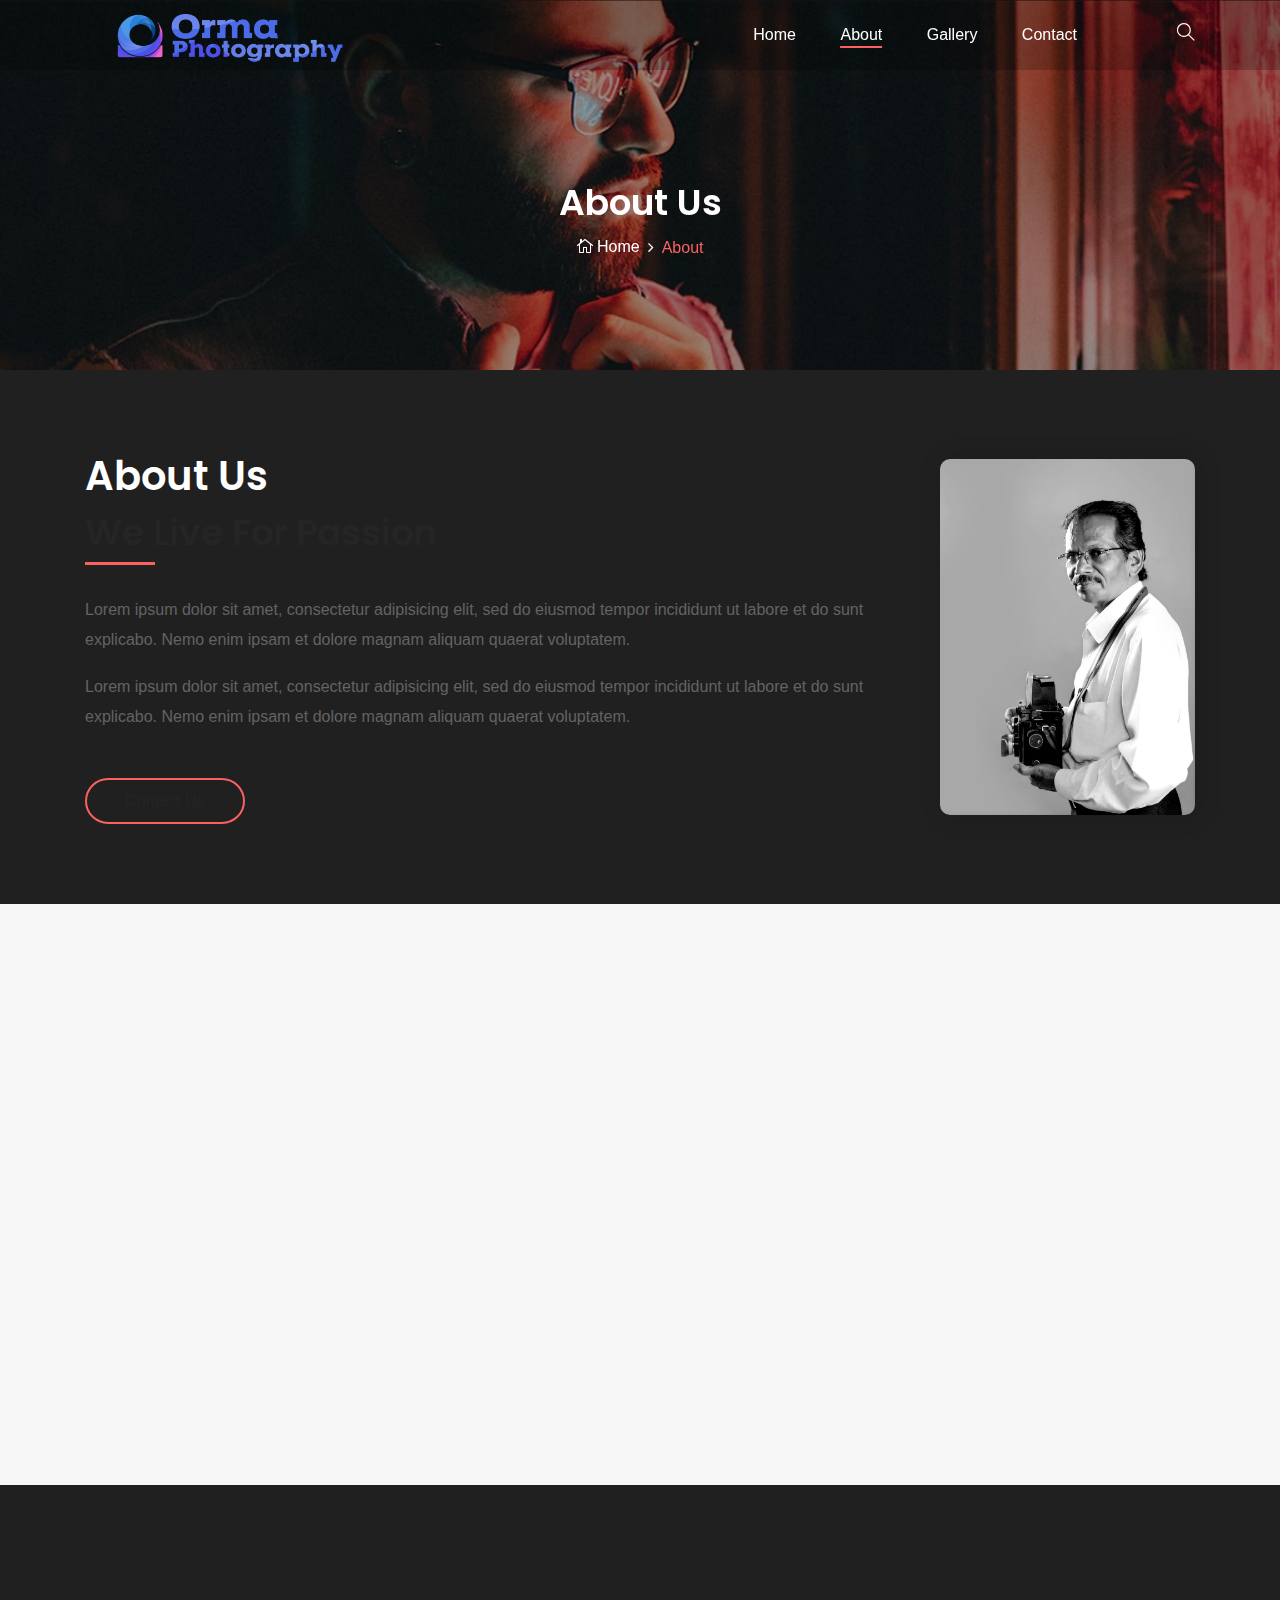
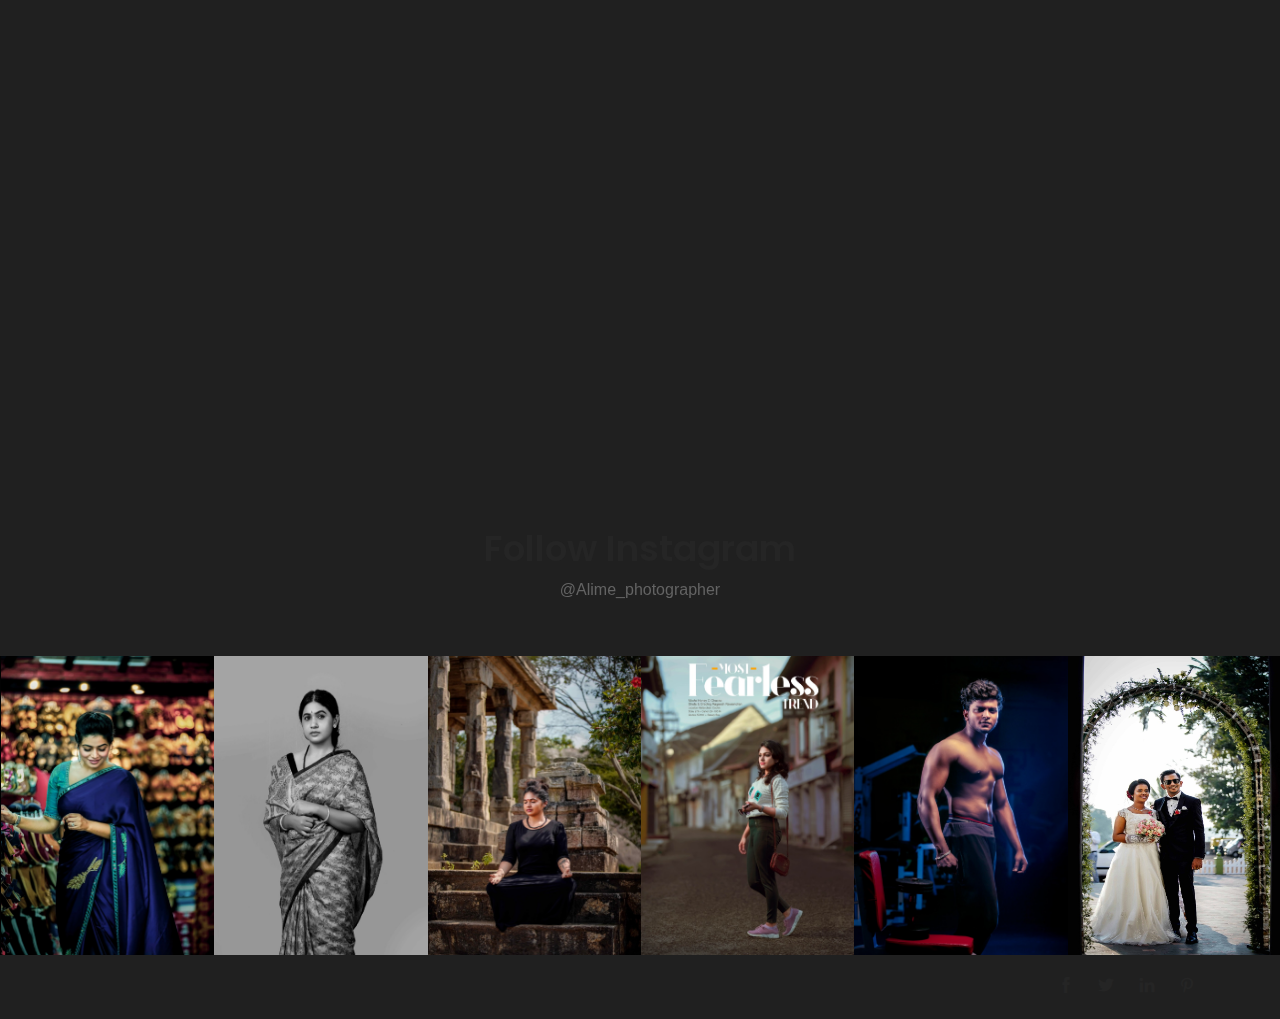
==== about.html @ 6d722ef2 "first commit" ====
<!DOCTYPE html>
<html lang="en">

<head>
    <meta charset="UTF-8">
    <meta name="description" content="">
    <meta http-equiv="X-UA-Compatible" content="IE=edge">
    <meta name="viewport" content="width=device-width, initial-scale=1, shrink-to-fit=no">

    <!-- Title -->
    <title>Orma</title>

    <!-- Favicon -->
    <link rel="icon" href="./img/core-img/">

    <!-- Stylesheet -->
    <link rel="stylesheet" href="style.css">

</head>

<body>
    <!-- Preloader -->
    <div id="preloader">
        <div class="loader"></div>
    </div>
    <!-- /Preloader -->

    <!-- Top Search Form Area -->
    <div class="top-search-area">
        <div class="modal fade" id="searchModal" tabindex="-1" role="dialog" aria-hidden="true">
            <div class="modal-dialog modal-dialog-centered" role="document">
                <div class="modal-content">
                    <div class="modal-body">
                        <!-- Close -->
                        <button type="button" class="btn close-btn" data-dismiss="modal"><i class="ti-close"></i></button>
                        <!-- Form -->
                        <form action="index.html" method="post">
                            <input type="search" name="top-search-bar" class="form-control" placeholder="Search and hit enter...">
                            <button type="submit">Search</button>
                        </form>
                    </div>
                </div>
            </div>
        </div>
    </div>

    <!-- Header Area Start -->
    <header class="header-area">
        <!-- Main Header Start -->
        <div class="main-header-area">
            <div class="classy-nav-container breakpoint-off">
                <div class="container">
                    <!-- Classy Menu -->
                    <nav class="classy-navbar justify-content-between" id="alimeNav">

                        <!-- Logo -->
                        <div class="logo">
                            <a class="nav-brand" href="./index.html"><img src="./img/bg-img/Orma Web.png" style="height: 100px;width: 270px;" alt=""> </a>  
                        </div>
                        <!-- Navbar Toggler -->
                        <div class="classy-navbar-toggler">
                            <span class="navbarToggler"><span></span><span></span><span></span></span>
                        </div>

                        <!-- Menu -->
                        <div class="classy-menu">
                            <!-- Menu Close Button -->
                            <div class="classycloseIcon">
                                <div class="cross-wrap"><span class="top"></span><span class="bottom"></span></div>
                            </div>
                            <!-- Nav Start -->
                            <div class="classynav">
                                <ul id="nav">
                                    <li ><a href="./index.html">Home</a></li>
                                    <li class="active"><a href="./about.html">About</a></li>
                                    <li><a href="./gallery.html">Gallery</a></li>
                                    <!-- <li><a href="./blog.html">Blog</a></li> -->
                                    <li><a href="./contact.html">Contact</a></li>
                                    <script src="https://apps.elfsight.com/p/platform.js" defer></script>
                                    <div style="margin-right: 110px;"  class="elfsight-app-1a7694f8-0f76-4dac-913d-a33b64ca2286"></div>
                                        </ul>
                                    </li>
                                   
                                </ul>


                                <!-- Search Icon -->
                                <div class="search-icon" data-toggle="modal" data-target="#searchModal"><i class="ti-search"></i></div>
                            </div>
                            <!-- Nav End -->
                        </div>
                    </nav>
                </div>
            </div>
        </div>
    </header>
    <!-- Header Area End -->

    <!-- Breadcrumb Area Start -->
    <section class="breadcrumb-area bg-img bg-overlay jarallax" style="background-image: url(img/bg-img/38.jpg);">
        <div class="container h-100">
            <div class="row h-100 align-items-center">
                <div class="col-12">
                    <div class="breadcrumb-content text-center">
                        <h2 class="page-title">About Us</h2>
                        <nav aria-label="breadcrumb">
                            <ol class="breadcrumb justify-content-center">
                                <li class="breadcrumb-item"><a href="index.html"><i class="icon_house_alt"></i> Home</a></li>
                                <li class="breadcrumb-item active" aria-current="page">About</li>
                            </ol>
                        </nav>
                    </div>
                </div>
            </div>
        </div>
    </section>
    <!-- Breadcrumb Area End -->
     
    <div class="col-lg-12">
       
    </div>
    <!-- About Us Area Start -->
    <div class="about-us-area section-padding-80-0 clearfix">
        <div class="container">
            <div class="row align-items-center">
                
                <div class="col-12 col-lg-9">
                    <h1 style="color: white;">About Us</h1>
                    <div class="about-us-content mb-80">
                        <h3 class="wow fadeInUp" data-wow-delay="100ms">We Live For Passion</h3>
                        <div class="line wow fadeInUp" data-wow-delay="200ms"></div>
                        <p class="wow fadeInUp" data-wow-delay="300ms">Lorem ipsum dolor sit amet, consectetur adipisicing elit, sed do eiusmod tempor incididunt ut labore et do sunt explicabo. Nemo enim ipsam et dolore magnam aliquam quaerat voluptatem.</p>
                        <p class="wow fadeInUp" data-wow-delay="400ms">Lorem ipsum dolor sit amet, consectetur adipisicing elit, sed do eiusmod tempor incididunt ut labore et do sunt explicabo. Nemo enim ipsam et dolore magnam aliquam quaerat voluptatem.</p>
                        <a class="btn alime-btn btn-2 mt-30 wow fadeInUp" data-wow-delay="500ms" href="https://api.whatsapp.com/send?phone=918848964489">Contact Us</a>
                    </div>
                </div>
                
                <div class="col-12 col-lg-3">        
                    <div class="about-video-area mb-80 wow fadeInUp" data-wow-delay="100ms">
                        <img src="img/bg-img/b&w.jpeg" alt="">
                        <!-- <div class="video-icon">
                            <a href="https://www.youtube.com/watch?v=sSakBz_eYzQ" class="video-play-btn"><i class="arrow_triangle-right"></i></a>
                        </div> -->
                    </div>
                </div>
            </div>
        </div>
    </div>
    <!-- About Us Area End -->

    <!-- Why Choose Us Area Start -->
    <section class="why-choose-us-area bg-gray section-padding-80-0 clearfix">
        <div class="container">
            <div class="row">
                <div class="col-12">
                    <div class="section-heading text-center wow fadeInUp" data-wow-delay="100ms">
                        <h2>Why Choose Us</h2>
                    </div>
                </div>
            </div>

            <div class="row">
                <!-- Single Why Choose Area -->
                <div class="col-md-6 col-lg-4">
                    <div class="why-choose-us-content text-center mb-80 wow fadeInUp" data-wow-delay="100ms">
                        <div class="chosse-us-icon">
                            <i class="fa fa-film" aria-hidden="true"></i>
                        </div>
                        <h4>High Quality Images</h4>
                        <p>Lorem ipsum dolor sit amet, consectetur isicing elit, sed do eiusmod tempor incididunt ut labore et dolore magna aliqua. Ut elit, sed do eiusmod te</p>
                    </div>
                </div>

                <!-- Single Why Choose Area -->
                <div class="col-md-6 col-lg-4">
                    <div class="why-choose-us-content text-center mb-80 wow fadeInUp" data-wow-delay="300ms">
                        <div class="chosse-us-icon">
                            <i class="fa fa-pencil" aria-hidden="true"></i>
                        </div>
                        <h4>Abundant Experience</h4>
                        <p>Lorem ipsum dolor sit amet, consectetur isicing elit, sed do eiusmod tempor incididunt ut labore et dolore magna aliqua. Ut elit, sed do eiusmod te</p>
                    </div>
                </div>

                <!-- Single Why Choose Area -->
                <div class="col-md-6 col-lg-4">
                    <div class="why-choose-us-content text-center mb-80 wow fadeInUp" data-wow-delay="500ms">
                        <div class="chosse-us-icon">
                            <i class="fa fa-camera" aria-hidden="true"></i>
                        </div>
                        <h4>Modern Equipments</h4>
                        <p>Lorem ipsum dolor sit amet, consectetur isicing elit, sed do eiusmod tempor incididunt ut labore et dolore magna aliqua. Ut elit, sed do eiusmod te</p>
                    </div>
                </div>
            </div>
        </div>
    </section>
    <!-- Why Choose  us Area End -->

    <!-- Our Team Area Start -->
    <section class="our-team-area section-padding-80-50">
        <div class="container">
            <div class="row">
                <div class="col-12">
                    <div class="section-heading text-center wow fadeInUp" data-wow-delay="100ms">
                        <h2>Our Team</h2>
                    </div>
                </div>
            </div>

            <div class="row">
                <!-- Team Member Area -->
                <div class="col-md-6 col-12">
                    <div class="team-content-area text-center mb-30 wow fadeInUp" data-wow-delay="100ms">
                        <div class="member-thumb">
                            <img src="img/bg-img/19.jpg" alt="">
                        </div>
                        <h5>Andrew Dean</h5>
                        <span>Photographer</span>
                        <div class="member-social-info">
                            <a href="#"><i class="ti-facebook"></i></a>
                            <a href="#"><i class="ti-twitter-alt"></i></a>
                            <a href="#"><i class="ti-linkedin"></i></a>
                            <a href="#"><i class="ti-pinterest"></i></a>
                        </div>
                    </div>
                </div>
               

                <!-- Team Member Area -->
                <div class="col-md-6 col-12">
                    <div class="team-content-area text-center mb-30 wow fadeInUp" data-wow-delay="100ms">
                        <div class="member-thumb">
                            <img src="img/bg-img/19.jpg" alt="">
                        </div>
                        <h5>Andrew Dean</h5>
                        <span>Photographer</span>
                        <div class="member-social-info">
                            <a href="#"><i class="ti-facebook"></i></a>
                            <a href="#"><i class="ti-twitter-alt"></i></a>
                            <a href="#"><i class="ti-linkedin"></i></a>
                            <a href="#"><i class="ti-pinterest"></i></a>
                        </div>
                    </div>
                </div>
            </div>
        </div>
    </section>
    <!-- Our Team Area End -->

    <!-- Follow Area Start -->
    <div class="follow-area clearfix">
        <div class="container">
            <div class="row">
                <div class="col-12">
                    <div class="section-heading text-center">
                        <h2>Follow Instagram</h2>
                        <p>@Alime_photographer</p>
                    </div>
                </div>
            </div>
        </div>

       <!-- Instagram Feed Area -->
       <div class="instragram-feed-area owl-carousel" >
        <!-- Single Instagram Item -->
        <div class="single-instagram-item">
            <img style="height: 299px;" src="img/bg-img/cel16.jpeg" alt="">
            <div class="instagram-hover-content text-center d-flex align-items-center justify-content-center">
                <a href="#">
                    <i class="ti-instagram" aria-hidden="true"></i>
                    <span>@Orma</span>
                </a>
            </div>
        </div>
        <!-- Single Instagram Item -->
        <div class="single-instagram-item">
            <img style="height: 299px;" src="img/bg-img/fsh18.jpeg" alt="">
            <div class="instagram-hover-content text-center d-flex align-items-center justify-content-center">
                <a href="#">
                    <i class="ti-instagram" aria-hidden="true"></i>
                    <span>@Orma</span>
                </a>
            </div>
        </div>
        <!-- Single Instagram Item -->
        <div class="single-instagram-item">
            <img style="height: 299px;" src="img/bg-img/fsh26.jpeg" alt="">
            <div class="instagram-hover-content text-center d-flex align-items-center justify-content-center">
                <a href="#">
                    <i class="ti-instagram" aria-hidden="true"></i>
                    <span>@Orma</span>
                </a>
            </div>
        </div>
        <!-- Single Instagram Item -->
        <div class="single-instagram-item">
            <img style="height: 299px;" src="img/bg-img/fsh15.jpeg" alt="">
            <div class="instagram-hover-content text-center d-flex align-items-center justify-content-center">
                <a href="#">
                    <i class="ti-instagram" aria-hidden="true"></i>
                    <span>@Orma</span>
                </a>
            </div>
        </div>
        <!-- Single Instagram Item -->
        <div class="single-instagram-item">
            <img style="height: 299px;" src="img/bg-img/gym3.jpeg" alt="">
            <div class="instagram-hover-content text-center d-flex align-items-center justify-content-center">
                <a href="#">
                    <i class="ti-instagram" aria-hidden="true"></i>
                    <span>@Orma</span>
                </a>
            </div>
        </div>
        <!-- Single Instagram Item -->
        <div class="single-instagram-item">
            <img style="height: 299px;" src="img/bg-img/wed30.jpeg" alt="">
            <div class="instagram-hover-content text-center d-flex align-items-center justify-content-center">
                <a href="#">
                    <i class="ti-instagram" aria-hidden="true"></i>
                    <span>@Orma</span>
                </a>
            </div>
        </div>
    </div>
</section>
<!-- Follow Area End -->

    <!-- Footer Area Start -->
    <footer class="footer-area">
        <div class="container">
            <div class="row">
                <div class="col-12">
                    <div class="footer-content d-flex align-items-center justify-content-between">
                        <!-- Copywrite Text -->
                        <div class="copywrite-text">
                            <p><!-- Link back to Colorlib can't be removed. Template is licensed under CC BY 3.0. -->
<!-- Copyright &copy;<script>document.write(new Date().getFullYear());</script> All rights reserved | This template is made with <i class="fa fa-heart-o" aria-hidden="true"></i> by <a href="https://colorlib.com" target="_blank">Colorlib</a> -->
<!-- Link back to Colorlib can't be removed. Template is licensed under CC BY 3.0. --></p>
                        </div>
                        <!-- Footer Logo -->
                        <div class="footer-logo">
                            <a href="#"><img src="img/core-img/" alt=""></a>
                        </div>
                        <!-- Social Info -->
                        <div class="social-info">
                            <a href="#"><i class="ti-facebook" aria-hidden="true"></i></a>
                            <a href="#"><i class="ti-twitter-alt" aria-hidden="true"></i></a>
                            <a href="#"><i class="ti-linkedin" aria-hidden="true"></i></a>
                            <a href="#"><i class="ti-pinterest" aria-hidden="true"></i></a>
                        </div>
                    </div>
                </div>
            </div>
        </div>
    </footer>
    <!-- Footer Area End -->

    <!-- **** All JS Files ***** -->
    <!-- jQuery 2.2.4 -->
    <script src="js/jquery.min.js"></script>
    <!-- Popper -->
    <script src="js/popper.min.js"></script>
    <!-- Bootstrap -->
    <script src="js/bootstrap.min.js"></script>
    <!-- All Plugins -->
    <script src="js/alime.bundle.js"></script>
    <!-- Active -->
    <script src="js/default-assets/active.js"></script>

</body>

</html>
---- style.css ----
/* ------------------------------------------
[Master Stylesheet]

Template Name: Alime - Photography HTML Template
Template Author: Colorlib
Template Author URL: http://colorlib.com
Version: 1.0.0
Last Update: Feb 22, 2019


[Tables of CSS Content]

+ body

    - 01.0 Reboot CSS
    - 02.0 Spacing CSS
    - 03.0 Preloader CSS
    - 04.0 Heading CSS
    - 05.0 Backtotop CSS
    - 06.0 Buttons CSS
    - 07.0 Header CSS
    - 08.0 Hero CSS
    - 09.0 Footer CSS
    - 10.0 Follow CSS
    - 11.0 About CSS
    - 12.0 Breadcrumb CSS
    - 13.0 Blog CSS
    - 14.0 Team CSS
    - 15.0 Gallery CSS
    - 16.0 Contact CSS

--------------------------------------------- */
/* Import Fonts & All CSS */
@import url("https://fonts.googleapis.com/css?family=Poppins:100,200,300,400,500,600,700");
@import url(css/bootstrap.min.css);
@import url(css/animate.css);
@import url(css/default-assets/classy-nav.css);
@import url(css/owl.carousel.min.css);
@import url(css/magnific-popup.css);
@import url(css/font-awesome.min.css);
@import url(css/default-assets/themify-icons.css);
@import url(css/style.css);
/* :: 01.0 Reboot CSS */
* {
  margin: 0;
  padding: 0; }

body {
  font-family: "Poppins", sans-serif;
  font-weight: 400;
  font-size: 16px;
  position: relative;
  z-index: auto; }

h1,
h2,
h3,
h4,
h5,
h6 {
  font-family: "Poppins", sans-serif;
  color: #252525;
  line-height: 1.3;
  font-weight: 600; }

a,
a:active,
a:focus,
a:hover {
  color: #252525;
  text-decoration: none;
  -webkit-transition-duration: 500ms;
  -o-transition-duration: 500ms;
  transition-duration: 500ms;
  outline: none;
  font-weight: 500; }

li {
  list-style: none; }

p {
  line-height: 1.9;
  color: #636363;
  font-size: 16px;
  font-weight: 400; }

img {
  width: 100%;
  height: auto; }

ul {
  margin: 0;
  padding: 0; }
  ul li {
    margin: 0;
    padding: 0; }

.bg-overlay {
  position: relative;
  z-index: 1; }
  .bg-overlay::after {
    position: absolute;
    content: "";
    height: 100%;
    width: 100%;
    top: 0;
    left: 0;
    z-index: -1;
    background-color: rgba(0, 0, 0, 0.4); }

.bg-img {
  background-position: center center !important;
  background-size: cover !important;
  background-repeat: no-repeat !important; }

.jarallax {
  position: relative;
  z-index: 0; }
  .jarallax > .jarallax-img {
    position: absolute;
    object-fit: cover;
    font-family: 'object-fit: cover';
    top: 0;
    left: 0;
    width: 100%;
    height: 100%;
    z-index: -1; }

.mfp-image-holder .mfp-close,
.mfp-iframe-holder .mfp-close {
  position: fixed;
  z-index: 100;
  color: #ffffff;
  right: 20px;
  text-align: center;
  padding-right: 0;
  width: 100%;
  top: 20px;
  width: 30px;
  background: #fc6060;
  height: 30px;
  line-height: 30px; }

img.mfp-img {
  -webkit-box-shadow: 0 2px 40px 8px rgba(15, 15, 15, 0.15);
  box-shadow: 0 2px 40px 8px rgba(15, 15, 15, 0.15); }

button.mfp-close,
button.mfp-arrow {
  background: #fc6060; }

.mfp-bottom-bar {
  display: none !important; }

.mfp-bg {
  background-color: #000000; }

.bg-transparent {
  background-color: transparent !important; }

.bg-gray {
  background-color: #f7f7f7 !important; }

textarea:focus,
input:focus {
  outline: none; }

textarea:invalid,
input:invalid,
textarea:required,
input:required {
  box-shadow: none !important; }

.border {
  border-color: #ebebeb; }

.mfp-arrow-left::after {
  border-right-color: transparent; }

.mfp-arrow-left::before {
  border-right-color: #ffffff; }

.mfp-arrow-right::after {
  border-left-color: transparent; }

.mfp-arrow-right::before {
  border-left-color: #ffffff; }

/* :: 02.0 Spacing CSS */
.mt-15 {
  margin-top: 15px; }

.mt-30 {
  margin-top: 30px; }

.mt-40 {
  margin-top: 40px; }

.mt-50 {
  margin-top: 50px; }

.mt-70 {
  margin-top: 70px; }

.mt-80 {
  margin-top: 80px; }

.mt-100 {
  margin-top: 100px; }

.mt-150 {
  margin-top: 150px; }

.mr-15 {
  margin-right: 15px; }

.mr-30 {
  margin-right: 30px; }

.mr-50 {
  margin-right: 50px; }

.mr-100 {
  margin-right: 100px; }

.mb-10 {
  margin-bottom: 10px; }

.mb-15 {
  margin-bottom: 15px; }

.mb-30 {
  margin-bottom: 30px; }

.mb-40 {
  margin-bottom: 40px; }

.mb-50 {
  margin-bottom: 50px; }

.mb-60 {
  margin-bottom: 60px; }

.mb-70 {
  margin-bottom: 70px; }

.mb-80 {
  margin-bottom: 80px; }

.mb-100 {
  margin-bottom: 100px; }

.ml-15 {
  margin-left: 15px; }

.ml-30 {
  margin-left: 30px; }

.ml-50 {
  margin-left: 50px; }

.ml-100 {
  margin-left: 100px; }

.pt-50 {
  padding-top: 50px !important; }

.section-padding-80 {
  padding-top: 80px;
  padding-bottom: 80px; }

.section-padding-0-80 {
  padding-top: 0;
  padding-bottom: 80px; }

.section-padding-80-0 {
  padding-top: 80px;
  padding-bottom: 0; }

.section-padding-80-50 {
  padding-top: 80px;
  padding-bottom: 50px; }

.section-padding-100 {
  padding-top: 100px;
  padding-bottom: 100px; }

.section-padding-0-100 {
  padding-top: 0;
  padding-bottom: 100px; }

.section-padding-100-0 {
  padding-top: 100px;
  padding-bottom: 0; }

/* :: 3.0 Preloader CSS */
#preloader {
  position: fixed;
  width: 100%;
  height: 100%;
  z-index: 9999999;
  top: 0;
  left: 0;
  background-color: #ffffff;
  display: -webkit-box;
  display: -ms-flexbox;
  display: flex;
  -webkit-box-align: center;
  -ms-flex-align: center;
  align-items: center;
  -webkit-box-pack: center;
  -ms-flex-pack: center;
  justify-content: center;
  overflow: hidden; }

.loader,
.loader:before,
.loader:after {
  border-radius: 50%;
  width: 2.5em;
  height: 2.5em;
  -webkit-animation-fill-mode: both;
  animation-fill-mode: both;
  -webkit-animation: load7 1.8s infinite ease-in-out;
  animation: load7 1.8s infinite ease-in-out; }

.loader {
  margin-top: -20px;
  color: #fc6060;
  font-size: 6px;
  position: relative;
  -webkit-transform: translateZ(0);
  -ms-transform: translateZ(0);
  transform: translateZ(0);
  -webkit-animation-delay: -0.16s;
  animation-delay: -0.16s; }

.loader:before,
.loader:after {
  content: '';
  position: absolute;
  top: 0; }

.loader:before {
  left: -3.5em;
  -webkit-animation-delay: -0.32s;
  animation-delay: -0.32s; }

.loader:after {
  left: 3.5em; }

@-webkit-keyframes load7 {
  0%,
    80%,
    100% {
    box-shadow: 0 2.5em 0 -1.3em; }
  40% {
    box-shadow: 0 2.5em 0 0; } }
@keyframes load7 {
  0%,
    80%,
    100% {
    box-shadow: 0 2.5em 0 -1.3em; }
  40% {
    box-shadow: 0 2.5em 0 0; } }
/* :: 4.0 Heading CSS */
.section-heading {
  position: relative;
  z-index: 1;
  margin-bottom: 50px; }
  .section-heading h2 {
    font-size: 36px;
    text-transform: capitalize;
    margin-bottom: 5px;
    display: block;
    line-height: 1.2; }
    @media only screen and (max-width: 767px) {
      .section-heading h2 {
        font-size: 24px; } }
  .section-heading p {
    margin-bottom: 0; }
  .section-heading.white p,
  .section-heading.white h2 {
    color: #ffffff; }

/* :: 5.0 Backtotop CSS */
#scrollUp {
  position: fixed;
  right: 40px;
  font-size: 20px;
  line-height: 40px;
  width: 40px;
  height: 40px;
  bottom: 40px;
  background-color: #fc6060;
  color: #ffffff;
  text-align: center;
  -webkit-transition-duration: 500ms;
  -o-transition-duration: 500ms;
  transition-duration: 500ms;
  border-radius: 50%;
  -webkit-box-shadow: 0 2px 40px 8px rgba(15, 15, 15, 0.15);
  box-shadow: 0 2px 40px 8px rgba(15, 15, 15, 0.15);
  z-index: 15962536; }
  @media only screen and (max-width: 767px) {
    #scrollUp {
      right: 20px;
      bottom: 20px; } }
  #scrollUp:focus, #scrollUp:hover {
    background-color: #000000;
    color: #ffffff; }

/* :: 6.0 Buttons CSS */
.btn:focus {
  box-shadow: none; }

.alime-btn {
  position: relative;
  z-index: 1;
  min-width: 160px;
  height: 46px;
  line-height: 42px;
  font-size: 16px;
  font-weight: 500;
  display: inline-block;
  padding: 0 30px;
  text-align: center;
  text-transform: capitalize;
  background-color: transparent;
  color: #ffffff;
  border: 2px solid #fc6060;
  border-radius: 60px;
  -webkit-transition-duration: 500ms;
  -o-transition-duration: 500ms;
  transition-duration: 500ms; }
  .alime-btn.btn-2 {
    color: #252525; }
  .alime-btn:focus, .alime-btn:hover {
    font-weight: 500;
    -webkit-box-shadow: 0 2px 40px 8px rgba(15, 15, 15, 0.15);
    box-shadow: 0 2px 40px 8px rgba(15, 15, 15, 0.15);
    background-color: #fc6060;
    color: #ffffff; }

.badges-btn {
  background-color: #ebebeb;
  padding: 5px 15px;
  display: inline-block;
  color: #636363;
  font-size: 12px;
  font-weight: 500;
  text-transform: uppercase;
  border-radius: 2px;
  -webkit-transition-duration: 500ms;
  -o-transition-duration: 500ms;
  transition-duration: 500ms;
  letter-spacing: 1px; }
  .badges-btn:hover, .badges-btn:focus {
    background-color: #fc6060;
    color: #ffffff;
    font-weight: 500; }

/* :: 7.0 Header CSS */
.header-area {
  position: fixed;
  z-index: 100;
  width: 100%;
  -webkit-transition-duration: 500ms;
  -o-transition-duration: 500ms;
  transition-duration: 500ms;
  background-color: transparent; }
  .header-area .search-icon {
    position: relative;
    z-index: 1;
    margin-left: 80px; }
    .header-area .search-icon i {
      font-size: 18px;
      color: #ffffff;
      cursor: pointer; }

.top-search-area .modal {
  background-color: rgba(0, 0, 0, 0.7); }
.top-search-area .modal-content .modal-body {
  padding: 50px; }
  .top-search-area .modal-content .modal-body button.close-btn {
    position: absolute;
    top: 15px;
    right: 15px;
    z-index: 10;
    font-size: 14px; }
    .top-search-area .modal-content .modal-body button.close-btn.btn {
      padding: 0;
      background-color: transparent; }
.top-search-area form {
  width: 100%;
  position: relative;
  z-index: 1; }
  .top-search-area form input {
    width: 100%;
    height: 50px;
    border: none;
    -webkit-box-shadow: 0 0 30px 15px rgba(0, 0, 0, 0.08);
    box-shadow: 0 0 30px 15px rgba(0, 0, 0, 0.08);
    border-radius: 6px;
    font-size: 12px;
    font-style: italic;
    padding: 0 20px; }
    .top-search-area form input:focus {
      -webkit-box-shadow: 0 0 30px 15px rgba(0, 0, 0, 0.08);
      box-shadow: 0 0 30px 15px rgba(0, 0, 0, 0.08); }
  .top-search-area form button {
    position: absolute;
    width: 100px;
    height: 50px;
    top: 0;
    right: 0;
    z-index: 10;
    border-radius: 0 6px 6px 0;
    border: none;
    background-color: #fc6060;
    font-weight: 600;
    font-size: 14px;
    text-transform: uppercase;
    text-align: center;
    color: #ffffff;
    cursor: pointer; }

.classy-nav-container {
  background-color: transparent;
  padding: 0; }
  .classy-nav-container .classy-navbar {
    -webkit-transition-duration: 500ms;
    -o-transition-duration: 500ms;
    transition-duration: 500ms;
    height: 70px;
    padding: 0; }
    @media only screen and (max-width: 767px) {
      .classy-nav-container .classy-navbar .nav-brand {
        max-width: 90px;
        margin-right: 15px; } }
    .classy-nav-container .classy-navbar .classynav ul li a {
      font-size: 16px;
      text-transform: capitalize;
      color: #ffffff;
      font-weight: 500;
      padding: 0 20px; }
      .classy-nav-container .classy-navbar .classynav ul li a:hover, .classy-nav-container .classy-navbar .classynav ul li a:focus {
        color: #fc6060; }
      @media only screen and (min-width: 992px) and (max-width: 1199px) {
        .classy-nav-container .classy-navbar .classynav ul li a {
          font-size: 14px; } }
      @media only screen and (min-width: 768px) and (max-width: 991px) {
        .classy-nav-container .classy-navbar .classynav ul li a {
          font-size: 14px;
          color: #252525; }
          .classy-nav-container .classy-navbar .classynav ul li a:hover, .classy-nav-container .classy-navbar .classynav ul li a:focus {
            color: #fc6060; } }
      @media only screen and (max-width: 767px) {
        .classy-nav-container .classy-navbar .classynav ul li a {
          font-size: 14px;
          color: #252525; }
          .classy-nav-container .classy-navbar .classynav ul li a:hover, .classy-nav-container .classy-navbar .classynav ul li a:focus {
            color: #fc6060; } }
    .classy-nav-container .classy-navbar .classynav ul li.cn-dropdown-item ul li a, .classy-nav-container .classy-navbar .classynav ul li.megamenu-item ul li a {
      font-size: 14px;
      text-transform: capitalize;
      height: 42px;
      line-height: 42px;
      padding: 0 30px;
      color: #252525; }
      .classy-nav-container .classy-navbar .classynav ul li.cn-dropdown-item ul li a:focus, .classy-nav-container .classy-navbar .classynav ul li.cn-dropdown-item ul li a:hover, .classy-nav-container .classy-navbar .classynav ul li.megamenu-item ul li a:focus, .classy-nav-container .classy-navbar .classynav ul li.megamenu-item ul li a:hover {
        color: #fc6060; }

.classynav ul li.active a {
  position: relative;
  z-index: 1; }
  .classynav ul li.active a::before {
    width: calc(100% - 40px);
    height: 2px;
    background-color: #fc6060;
    position: absolute;
    bottom: 7px;
    left: 0;
    z-index: 1;
    content: '';
    left: 50%;
    transform: translateX(-50%); }
    @media only screen and (min-width: 768px) and (max-width: 991px) {
      .classynav ul li.active a::before {
        display: none; } }
    @media only screen and (max-width: 767px) {
      .classynav ul li.active a::before {
        display: none; } }

.classynav ul li.has-down > a::after,
.classynav ul li.has-down.active > a::after,
.classynav ul li.megamenu-item > a::after {
  color: #fc6060; }

.breakpoint-off .classynav ul li .dropdown,
.breakpoint-off .classynav ul li .megamenu {
  width: 210px;
  -webkit-box-shadow: 0 2px 40px 8px rgba(15, 15, 15, 0.15);
  box-shadow: 0 2px 40px 8px rgba(15, 15, 15, 0.15);
  border-radius: 6px; }

.breakpoint-off .classynav ul li .megamenu {
  width: 100%; }

.classy-navbar-toggler .navbarToggler span {
  background-color: #252525; }

.main-header-area {
  position: relative;
  z-index: 1;
  background-color: transparent;
  -webkit-transition-duration: 500ms;
  -o-transition-duration: 500ms;
  transition-duration: 500ms;
  height: 70px;
  background-color: rgba(0, 0, 0, 0.2); }
  .main-header-area.sticky {
    background-color: #000000; }

.classy-navbar-toggler .navbarToggler span {
  background-color: #ffffff; }

/* :: 8.0 Hero CSS */
.welcome-area {
  position: relative;
  z-index: 1; }

.welcome-slides {
  position: relative;
  z-index: 1;
  overflow: hidden; }
  .welcome-slides .owl-prev,
  .welcome-slides .owl-next {
    -webkit-transition-duration: 500ms;
    -o-transition-duration: 500ms;
    transition-duration: 500ms;
    width: 66px;
    height: 66px;
    border-radius: 50%;
    background-color: rgba(255, 255, 255, 0.1);
    position: absolute;
    top: 50%;
    left: 70px;
    margin-top: -33px;
    z-index: 10;
    text-align: center;
    line-height: 70px;
    color: #ffffff;
    font-size: 30px; }
    .welcome-slides .owl-prev:hover, .welcome-slides .owl-prev:focus,
    .welcome-slides .owl-next:hover,
    .welcome-slides .owl-next:focus {
      background-color: #fc6060; }
    @media only screen and (min-width: 768px) and (max-width: 991px) {
      .welcome-slides .owl-prev,
      .welcome-slides .owl-next {
        left: 30px; } }
    @media only screen and (max-width: 767px) {
      .welcome-slides .owl-prev,
      .welcome-slides .owl-next {
        width: 40px;
        left: 15px;
        height: 40px;
        font-size: 18px;
        line-height: 44px; } }
  .welcome-slides .owl-next {
    left: auto;
    right: 70px; }
    @media only screen and (min-width: 768px) and (max-width: 991px) {
      .welcome-slides .owl-next {
        right: 30px; } }
    @media only screen and (max-width: 767px) {
      .welcome-slides .owl-next {
        right: 15px; } }

.single-welcome-slide {
  position: relative;
  z-index: 2;
  width: 100%;
  height: 880px;
  background-color: #fc6060; }
  @media only screen and (min-width: 992px) and (max-width: 1199px) {
    .single-welcome-slide {
      height: 750px; } }
  @media only screen and (min-width: 768px) and (max-width: 991px) {
    .single-welcome-slide {
      height: 750px; } }
  @media only screen and (max-width: 767px) {
    .single-welcome-slide {
      height: 600px; } }
  .single-welcome-slide .welcome-text {
    position: relative;
    z-index: 1; }
    .single-welcome-slide .welcome-text h2 {
      font-weight: 700;
      font-size: 82px;
      display: block;
      margin-bottom: 0;
      background: -webkit-linear-gradient(#ff9696, #ffe89e);
      -webkit-background-clip: text;
      -webkit-text-fill-color: transparent; }
      @media only screen and (max-width: 767px) {
        .single-welcome-slide .welcome-text h2 {
          font-size: 42px; } }
    .single-welcome-slide .welcome-text p {
      color: #ffffff;
      margin-bottom: 50px;
      display: block; }
    .single-welcome-slide .welcome-text .hero-mail-contact {
      color: #ffffff;
      font-style: italic;
      text-decoration: underline; }
      .single-welcome-slide .welcome-text .hero-mail-contact:hover, .single-welcome-slide .welcome-text .hero-mail-contact:focus {
        color: #fc6060; }

/* :: 9.0 Footer CSS */
.footer-content {
  padding: 20px 0; }
  .footer-content .copywrite-text {
    position: relative;
    z-index: 1; }
    .footer-content .copywrite-text p {
      margin-bottom: 0;
      color: #252525; }
      @media only screen and (max-width: 767px) {
        .footer-content .copywrite-text p {
          font-size: 12px; } }
      .footer-content .copywrite-text p a {
        color: #fc6060;
        font-weight: 400; }
        @media only screen and (max-width: 767px) {
          .footer-content .copywrite-text p a {
            font-size: 12px; } }
  @media only screen and (max-width: 767px) {
    .footer-content .footer-logo a img {
      max-width: 50px; } }
  .footer-content .social-info a {
    color: #252525;
    font-size: 16px;
    margin-right: 20px; }
    .footer-content .social-info a:last-child {
      margin-right: 0; }
    @media only screen and (max-width: 767px) {
      .footer-content .social-info a {
        margin-right: 5px;
        font-size: 12px; } }
    .footer-content .social-info a:hover, .footer-content .social-info a:focus {
      color: #fc6060; }

 .social a{
    color: #252525;
    font-size: 30px;
    margin-right: 20px; 
    /* background-color: #111; */
    border-radius: 10px solid;
 }    
 .social a:last-child {
  margin-right: 0; }
@media only screen and (max-width: 767px) {
  .social a {
    margin-right: 5px;
    font-size: 30px; } }
    .social a:hover,.social a:focus{
      /* color: #007bff; */
      color: #fc6060;
    }

/* :: 10.0 Follow CSS */
.single-instagram-item {
  position: relative;
  z-index: 1;
  overflow: hidden;
  -webkit-transition-duration: 500ms;
  -o-transition-duration: 500ms;
  transition-duration: 500ms; }
  .single-instagram-item img {
    width: 100%;
    -webkit-transition-duration: 1500ms;
    -o-transition-duration: 1500ms;
    transition-duration: 1500ms; }
  .single-instagram-item .instagram-hover-content {
    width: 100%;
    height: 100%;
    position: absolute;
    top: 0;
    bottom: 0;
    left: 0;
    right: 0;
    background-color: rgba(252, 96, 96, 0.9);
    opacity: 0;
    visibility: hidden;
    -webkit-transition-duration: 500ms;
    -o-transition-duration: 500ms;
    transition-duration: 500ms; }
    .single-instagram-item .instagram-hover-content a {
      text-align: center; }
      .single-instagram-item .instagram-hover-content a i {
        color: #ffffff;
        font-size: 32px;
        display: block;
        margin-bottom: 15px; }
      .single-instagram-item .instagram-hover-content a span {
        font-size: 14px;
        margin-bottom: 0;
        color: #ffffff; }
        @media only screen and (min-width: 992px) and (max-width: 1199px) {
          .single-instagram-item .instagram-hover-content a span {
            font-size: 12px; } }
        @media only screen and (min-width: 768px) and (max-width: 991px) {
          .single-instagram-item .instagram-hover-content a span {
            font-size: 12px; } }
        @media only screen and (max-width: 767px) {
          .single-instagram-item .instagram-hover-content a span {
            font-size: 12px; } }
  .single-instagram-item:hover img {
    -webkit-transform: scale(1.1);
    -ms-transform: scale(1.1);
    transform: scale(1.1); }
  .single-instagram-item:hover .instagram-hover-content {
    opacity: 1;
    visibility: visible; }

.instagram-gallery-single-item:hover .instagram-hover-content .zoom-img {
  margin-top: 0;
  opacity: 1; }

/* :: 11.0 About CSS */
.about-us-content h3 {
  font-size: 36px;
  display: block;
  margin-bottom: 5px; }
  @media only screen and (max-width: 767px) {
    .about-us-content h3 {
      font-size: 24px; } }
.about-us-content .line {
  height: 3px;
  width: 70px;
  background-color: #fc6060;
  margin-bottom: 30px; }

.about-video-area {
  position: relative;
  z-index: 1;
  border-radius: 10px; }
  .about-video-area img {
    -webkit-box-shadow: 3px 0 24px rgba(0, 0, 0, 0.15);
    box-shadow: 3px 0 24px rgba(0, 0, 0, 0.15);
    width: 100%;
    border-radius: 10px; }
  .about-video-area .video-icon a {
    position: absolute;
    top: 50%;
    left: 50%;
    z-index: 99;
    -webkit-transform: translate(-50%, -50%);
    -ms-transform: translate(-50%, -50%);
    transform: translate(-50%, -50%);
    color: #ffffff;
    height: 50px;
    width: 50px;
    display: inline-block;
    background-color: #fc6060;
    text-align: center;
    line-height: 56px;
    font-size: 38px;
    border-radius: 50%; }
    .about-video-area .video-icon a::after {
      content: '';
      position: absolute;
      width: 0%;
      height: 0%;
      border-radius: 50%;
      background-color: transparent;
      top: 50%;
      left: 50%;
      -webkit-transform: translate(-50%, -50%);
      -ms-transform: translate(-50%, -50%);
      transform: translate(-50%, -50%);
      border: 2px solid #fc6060;
      -webkit-animation: video-icon 1200ms linear infinite;
      animation: video-icon 1200ms linear infinite;
      z-index: -10; }
    .about-video-area .video-icon a:hover, .about-video-area .video-icon a:focus {
      background-color: #000000; }
      .about-video-area .video-icon a:hover::after, .about-video-area .video-icon a:focus::after {
        border: 2px solid #000000; }

@-webkit-keyframes video-icon {
  0% {
    width: 0;
    height: 0;
    opacity: 1; }
  50% {
    width: 100%;
    height: 100%;
    opacity: 1; }
  100% {
    width: 200%;
    height: 200%;
    opacity: 0; } }
@keyframes video-icon {
  0% {
    width: 0;
    height: 0;
    opacity: 1; }
  50% {
    width: 100%;
    height: 100%;
    opacity: 1; }
  100% {
    width: 200%;
    height: 200%;
    opacity: 0; } }
.why-choose-us-content {
  -webkit-transition-duration: 800ms;
  -o-transition-duration: 800ms;
  transition-duration: 800ms;
  background-color: #ffffff;
  padding: 80px 30px 50px;
  border-radius: 10px;
  box-shadow: 3px 0 15px -1px rgba(0, 0, 0, 0.15);
  position: relative;
  z-index: 1;
  margin-top: 50px; }
  .why-choose-us-content .chosse-us-icon {
    -webkit-transition-duration: 800ms;
    -o-transition-duration: 800ms;
    transition-duration: 800ms;
    height: 76px;
    width: 76px;
    background-color: #fc6060;
    display: inline-block;
    text-align: center;
    line-height: 76px;
    border-radius: 50%;
    color: #ffffff;
    font-size: 30px;
    position: absolute;
    top: -38px;
    left: 50%;
    margin-left: -38px; }
  .why-choose-us-content h4 {
    font-size: 20px;
    font-weight: 500;
    margin-bottom: 15px;
    -webkit-transition-duration: 800ms;
    -o-transition-duration: 800ms;
    transition-duration: 800ms; }
  .why-choose-us-content p {
    -webkit-transition-duration: 800ms;
    -o-transition-duration: 800ms;
    transition-duration: 800ms;
    font-size: 14px;
    margin-bottom: 0; }
  .why-choose-us-content:hover, .why-choose-us-content:focus {
    background-color: #fc6060; }
    .why-choose-us-content:hover .chosse-us-icon, .why-choose-us-content:focus .chosse-us-icon {
      background-color: #000000;
      box-shadow: 0 5px 15px 2px rgba(255, 255, 255, 0.15); }
    .why-choose-us-content:hover h4,
    .why-choose-us-content:hover p, .why-choose-us-content:focus h4,
    .why-choose-us-content:focus p {
      color: #ffffff; }

/* :: 12.0 Breadcrumb CSS */
.breadcrumb-area {
  position: relative;
  z-index: 1;
  height: 370px; }
  @media only screen and (max-width: 767px) {
    .breadcrumb-area {
      height: 240px; } }
  .breadcrumb-area .page-title {
    color: #ffffff;
    font-size: 36px; }
    @media only screen and (max-width: 767px) {
      .breadcrumb-area .page-title {
        font-size: 24px; } }

.breadcrumb-content {
  position: relative;
  z-index: 1;
  margin-top: 70px; }
  .breadcrumb-content .breadcrumb {
    padding: 0;
    background-color: transparent;
    margin-bottom: 0; }
    .breadcrumb-content .breadcrumb .breadcrumb-item {
      color: #fc6060;
      font-weight: 400;
      font-size: 16px; }
      .breadcrumb-content .breadcrumb .breadcrumb-item a {
        font-size: 16px;
        color: #ffffff;
        font-weight: 400; }
        .breadcrumb-content .breadcrumb .breadcrumb-item a:hover, .breadcrumb-content .breadcrumb .breadcrumb-item a:focus {
          color: #fc6060; }
    .breadcrumb-content .breadcrumb .breadcrumb-item + .breadcrumb-item::before {
      content: '\f105';
      color: #ffffff;
      font-family: "FontAwesome"; }

.breadcrumb-area.blog {
  height: 550px; }
  .breadcrumb-area.blog .breadcrumb-content .post-catagory {
    padding: 2px 15px;
    border-radius: 2px;
    font-size: 12px;
    text-transform: uppercase;
    color: #ffffff;
    background-color: #fc6060;
    font-weight: 500;
    margin-bottom: 15px; }
    .breadcrumb-area.blog .breadcrumb-content .post-catagory:hover, .breadcrumb-area.blog .breadcrumb-content .post-catagory:focus {
      font-weight: 500;
      background-color: #000000; }
  .breadcrumb-area.blog .breadcrumb-content .page-title {
    display: block;
    font-size: 48px;
    margin-bottom: 20px; }
    @media only screen and (max-width: 767px) {
      .breadcrumb-area.blog .breadcrumb-content .page-title {
        font-size: 30px; } }
  .breadcrumb-area.blog .breadcrumb-content .post-meta {
    position: relative;
    z-index: 1;
    margin-bottom: 5px; }
    .breadcrumb-area.blog .breadcrumb-content .post-meta a {
      position: relative;
      z-index: 1;
      font-size: 16px;
      color: #ffffff;
      font-weight: 500;
      margin-right: 21px; }
      @media only screen and (max-width: 767px) {
        .breadcrumb-area.blog .breadcrumb-content .post-meta a {
          font-size: 13px; } }
      .breadcrumb-area.blog .breadcrumb-content .post-meta a::after {
        content: '|';
        position: absolute;
        top: 0;
        right: -11px;
        z-index: 1; }
      .breadcrumb-area.blog .breadcrumb-content .post-meta a:last-child::after {
        display: none; }
      .breadcrumb-area.blog .breadcrumb-content .post-meta a:hover, .breadcrumb-area.blog .breadcrumb-content .post-meta a:focus {
        color: #fc6060; }
        .breadcrumb-area.blog .breadcrumb-content .post-meta a:hover::after, .breadcrumb-area.blog .breadcrumb-content .post-meta a:focus::after {
          color: #ffffff; }

/* :: 13.0 Blog CSS */
.blog-details-text {
  position: relative;
  z-index: 1; }
  .blog-details-text .row {
    margin-right: -5px;
    margin-left: -5px; }
    .blog-details-text .row .col-12 {
      padding-right: 5px;
      padding-left: 5px; }
  .blog-details-text p {
    font-size: 18px;
    margin-bottom: 20px; }

.alime-blockquote {
  position: relative;
  z-index: 1;
  margin-bottom: 30px;
  margin-top: 30px;
  border-left: 3px solid #fc6060;
  padding-left: 30px; }
  .alime-blockquote h4 {
    margin-bottom: 15px;
    font-size: 24px;
    color: #161715;
    line-height: 1.5;
    font-weight: 400; }
    @media only screen and (max-width: 767px) {
      .alime-blockquote h4 {
        font-size: 18px; } }
  .alime-blockquote h6 {
    font-size: 18px;
    color: #fc6060;
    text-transform: uppercase;
    margin-bottom: 0; }
    @media only screen and (max-width: 767px) {
      .alime-blockquote h6 {
        font-size: 14px; } }

.post-author-area {
  position: relative;
  z-index: 1; }
  @media only screen and (max-width: 767px) {
    .post-author-area {
      -ms-flex-wrap: wrap;
      flex-wrap: wrap; } }
  @media only screen and (max-width: 767px) {
    .post-author-area .popular-tags {
      -webkit-box-flex: 0;
      -ms-flex: 0 0 100%;
      flex: 0 0 100%;
      max-width: 100%;
      width: 100%;
      margin-bottom: 30px; } }
  .post-author-area .popular-tags li {
    display: inline-block;
    float: left;
    margin: 3px; }
  @media only screen and (max-width: 767px) {
    .post-author-area .post-social-info {
      -webkit-box-flex: 0;
      -ms-flex: 0 0 100%;
      flex: 0 0 100%;
      max-width: 100%;
      width: 100%; } }
  .post-author-area .post-social-info p {
    margin-bottom: 0;
    margin-right: 20px;
    color: #252525; }
  .post-author-area .post-social-info a {
    display: inline-block;
    color: #625b66;
    margin-right: 20px;
    font-size: 14px; }
    .post-author-area .post-social-info a:last-child {
      margin-right: 0; }
    .post-author-area .post-social-info a:hover, .post-author-area .post-social-info a:focus {
      color: #fc6060; }

.alime-pager-area {
  position: relative;
  z-index: 1; }
  .alime-pager-area .previous,
  .alime-pager-area .next {
    width: 100%;
    position: relative;
    z-index: 1;
    height: 290px; }
    @media only screen and (max-width: 767px) {
      .alime-pager-area .previous,
      .alime-pager-area .next {
        height: 180px; } }
    .alime-pager-area .previous::after,
    .alime-pager-area .next::after {
      -webkit-transition-duration: 500ms;
      -o-transition-duration: 500ms;
      transition-duration: 500ms;
      width: 100%;
      height: 100%;
      position: absolute;
      z-index: 10;
      background-color: rgba(0, 0, 0, 0.7);
      top: 0;
      left: 0;
      content: '';
      opacity: 0;
      visibility: hidden; }
    .alime-pager-area .previous .overlay-content,
    .alime-pager-area .next .overlay-content {
      position: absolute;
      width: 70%;
      height: 100%;
      top: 0;
      left: 15%;
      text-align: center;
      z-index: 100; }
      .alime-pager-area .previous .overlay-content .post-title,
      .alime-pager-area .next .overlay-content .post-title {
        font-size: 24px;
        color: #ffffff;
        margin-bottom: 0; }
        @media only screen and (max-width: 767px) {
          .alime-pager-area .previous .overlay-content .post-title,
          .alime-pager-area .next .overlay-content .post-title {
            font-size: 14px; } }
        .alime-pager-area .previous .overlay-content .post-title:hover, .alime-pager-area .previous .overlay-content .post-title:focus,
        .alime-pager-area .next .overlay-content .post-title:hover,
        .alime-pager-area .next .overlay-content .post-title:focus {
          color: #fc6060; }
      .alime-pager-area .previous .overlay-content .previous-link,
      .alime-pager-area .previous .overlay-content .next-link,
      .alime-pager-area .next .overlay-content .previous-link,
      .alime-pager-area .next .overlay-content .next-link {
        -webkit-transition-duration: 500ms;
        -o-transition-duration: 500ms;
        transition-duration: 500ms;
        position: absolute;
        top: 50%;
        margin-top: -15px;
        left: -10%;
        width: 30px;
        height: 30px;
        line-height: 30px;
        font-size: 30px;
        color: #ffffff;
        z-index: 100;
        opacity: 0; }
        .alime-pager-area .previous .overlay-content .previous-link:hover, .alime-pager-area .previous .overlay-content .previous-link:focus,
        .alime-pager-area .previous .overlay-content .next-link:hover,
        .alime-pager-area .previous .overlay-content .next-link:focus,
        .alime-pager-area .next .overlay-content .previous-link:hover,
        .alime-pager-area .next .overlay-content .previous-link:focus,
        .alime-pager-area .next .overlay-content .next-link:hover,
        .alime-pager-area .next .overlay-content .next-link:focus {
          color: #fc6060; }
    .alime-pager-area .previous:hover::after, .alime-pager-area .previous:focus::after,
    .alime-pager-area .next:hover::after,
    .alime-pager-area .next:focus::after {
      opacity: 1;
      visibility: visible; }
    .alime-pager-area .previous:hover .previous-link,
    .alime-pager-area .previous:hover .next-link, .alime-pager-area .previous:focus .previous-link,
    .alime-pager-area .previous:focus .next-link,
    .alime-pager-area .next:hover .previous-link,
    .alime-pager-area .next:hover .next-link,
    .alime-pager-area .next:focus .previous-link,
    .alime-pager-area .next:focus .next-link {
      opacity: 1; }
  .alime-pager-area .next .overlay-content .next-link {
    left: auto;
    right: -10%; }

.pagination {
  position: relative;
  z-index: 1; }
  .pagination .page-item:last-child .page-link {
    border-top-right-radius: 3px;
    border-bottom-right-radius: 3px; }
  .pagination .page-item:first-child .page-link {
    margin-left: 0;
    border-top-left-radius: 3px;
    border-bottom-left-radius: 3px; }
  .pagination .page-link {
    padding: 12px 15px;
    color: #252525;
    border: none;
    background-color: #f7f7f7;
    margin-right: 5px;
    border-radius: 3px; }
    .pagination .page-link:hover, .pagination .page-link:focus {
      background-color: #fc6060;
      color: #ffffff;
      border-color: #fc6060; }
    .pagination .page-link:focus {
      box-shadow: none; }

.comment_area {
  position: relative;
  z-index: 1;
  padding-bottom: 20px;
  border-bottom: 1px solid #ebebeb; }
  .comment_area .single_comment_area {
    position: relative;
    z-index: 1; }
    .comment_area .single_comment_area::after {
      position: absolute;
      width: 1px;
      background-color: #ebebeb;
      height: 100%;
      content: '';
      top: 0;
      left: 90px;
      z-index: 1; }
      @media only screen and (max-width: 767px) {
        .comment_area .single_comment_area::after {
          left: 50px; } }
    .comment_area .single_comment_area .single_comment_area::after {
      display: none; }
  .comment_area .comment-content {
    position: relative;
    z-index: 1;
    margin-bottom: 40px; }
    .comment_area .comment-content .comment-author {
      -webkit-box-flex: 0;
      -ms-flex: 0 0 70px;
      flex: 0 0 70px;
      width: 70px;
      max-width: 70px;
      margin-right: 40px;
      border-radius: 50%; }
      @media only screen and (max-width: 767px) {
        .comment_area .comment-content .comment-author {
          -webkit-box-flex: 0;
          -ms-flex: 0 0 40px;
          flex: 0 0 40px;
          width: 40px;
          max-width: 40px;
          margin-right: 20px; } }
      .comment_area .comment-content .comment-author img {
        border-radius: 50%; }
    .comment_area .comment-content .comment-meta .post-date {
      font-size: 12px;
      text-transform: uppercase;
      display: block;
      margin-bottom: 5px;
      font-weight: 300;
      color: #b2b2b2;
      letter-spacing: 1px; }
      .comment_area .comment-content .comment-meta .post-date:hover, .comment_area .comment-content .comment-meta .post-date:focus {
        color: #fc6060; }
    .comment_area .comment-content .comment-meta h5 {
      margin-bottom: 5px;
      font-size: 18px; }
      @media only screen and (max-width: 767px) {
        .comment_area .comment-content .comment-meta h5 {
          font-size: 16px; } }
    .comment_area .comment-content .comment-meta p {
      color: #636363;
      font-size: 14px; }
      @media only screen and (max-width: 767px) {
        .comment_area .comment-content .comment-meta p {
          font-size: 13px; } }
    .comment_area .comment-content .comment-meta .like,
    .comment_area .comment-content .comment-meta .reply {
      display: inline-block;
      padding: 5px 25px 5px;
      font-size: 12px;
      font-weight: 600;
      border: 1px solid #ebebeb;
      text-transform: uppercase;
      border-radius: 2px; }
      .comment_area .comment-content .comment-meta .like:focus, .comment_area .comment-content .comment-meta .like:hover,
      .comment_area .comment-content .comment-meta .reply:focus,
      .comment_area .comment-content .comment-meta .reply:hover {
        border-color: #fc6060;
        background-color: #fc6060;
        color: #ffffff; }
  .comment_area .children {
    margin-left: 120px; }
    @media only screen and (max-width: 767px) {
      .comment_area .children {
        margin-left: 60px; } }
    .comment_area .children .single_comment_area:last-of-type {
      margin-bottom: 0; }
    .comment_area .children .single_comment_area .comment-author {
      margin-right: 20px; }
      @media only screen and (max-width: 767px) {
        .comment_area .children .single_comment_area .comment-author {
          margin-right: 10px; } }

.alime-blog-area {
  position: relative;
  z-index: 1; }
  .alime-blog-area .row {
    margin-right: -5px;
    margin-left: -5px; }
    .alime-blog-area .row .col-12 {
      padding-right: 5px;
      padding-left: 5px; }

.single-post-area {
  position: relative;
  z-index: 1;
  margin-bottom: 10px;
  -webkit-transition-duration: 500ms;
  -o-transition-duration: 500ms;
  transition-duration: 500ms; }
  .single-post-area::after {
    position: absolute;
    width: 100%;
    height: 100%;
    top: 0;
    left: 0;
    background-color: rgba(0, 0, 0, 0.5);
    content: '';
    z-index: 1; }
  .single-post-area .post-thumbnail {
    display: block;
    overflow: hidden; }
    .single-post-area .post-thumbnail img {
      width: 100%;
      -webkit-transition-duration: 800ms;
      -o-transition-duration: 800ms;
      transition-duration: 800ms; }
  .single-post-area .post-catagory {
    position: absolute;
    padding: 2px 15px;
    border-radius: 2px;
    font-size: 12px;
    text-transform: uppercase;
    color: #ffffff;
    background-color: #fc6060;
    top: 15px;
    right: 15px;
    z-index: 20;
    font-weight: 500; }
    .single-post-area .post-catagory:hover, .single-post-area .post-catagory:focus {
      font-weight: 500;
      background-color: #000000; }
  .single-post-area .post-content {
    position: absolute;
    left: 30px;
    bottom: 30px;
    right: 30px;
    z-index: 100; }
    .single-post-area .post-content .post-meta {
      position: relative;
      z-index: 1;
      margin-bottom: 5px; }
      .single-post-area .post-content .post-meta a {
        position: relative;
        z-index: 1;
        font-size: 13px;
        color: #ffffff;
        font-weight: 300;
        margin-right: 21px; }
        .single-post-area .post-content .post-meta a:last-child::after {
          content: '|';
          position: absolute;
          top: 0;
          left: -11px;
          z-index: 1; }
        .single-post-area .post-content .post-meta a:hover, .single-post-area .post-content .post-meta a:focus {
          color: #fc6060; }
          .single-post-area .post-content .post-meta a:hover::after, .single-post-area .post-content .post-meta a:focus::after {
            color: #ffffff; }
    .single-post-area .post-content .post-title {
      font-size: 20px;
      color: #ffffff;
      margin-bottom: 0; }
      @media only screen and (min-width: 992px) and (max-width: 1199px) {
        .single-post-area .post-content .post-title {
          font-size: 16px; } }
      .single-post-area .post-content .post-title:hover, .single-post-area .post-content .post-title:focus {
        color: #fc6060; }
  .single-post-area:hover .post-thumbnail img, .single-post-area:focus .post-thumbnail img {
    -webkit-transform: scale(1.4) rotate(10deg);
    -ms-transform: scale(1.4) rotate(10deg);
    transform: scale(1.4) rotate(10deg); }

.related-news-area {
  position: relative;
  z-index: 1; }
  .related-news-area .row {
    margin-right: -5px;
    margin-left: -5px; }
    .related-news-area .row .col-12 {
      padding-right: 5px;
      padding-left: 5px; }

/* :: 14.0 Team CSS */
.team-content-area {
  position: relative;
  z-index: 1;
  padding: 40px;
  -webkit-box-shadow: 0 4px 20px 3px rgba(0, 0, 0, 0.1);
  box-shadow: 0 4px 20px 3px rgba(0, 0, 0, 0.1);
  border-radius: 10px;
  text-align: center;
  -webkit-transition-duration: 500ms;
  -o-transition-duration: 500ms;
  transition-duration: 500ms;
  background-color: #ffffff; }
  .team-content-area .member-thumb {
    margin: 0 auto 40px;
    width: 165px; }
    .team-content-area .member-thumb img {
      -webkit-transition-duration: 500ms;
      -o-transition-duration: 500ms;
      transition-duration: 500ms;
      width: 100%;
      border-radius: 50%; }
  .team-content-area h5 {
    -webkit-transition-duration: 500ms;
    -o-transition-duration: 500ms;
    transition-duration: 500ms;
    font-size: 20px;
    font-weight: 500;
    margin-bottom: 0; }
  .team-content-area span {
    -webkit-transition-duration: 500ms;
    -o-transition-duration: 500ms;
    transition-duration: 500ms;
    color: #fc6060;
    font-size: 12px;
    text-transform: uppercase; }
  .team-content-area .member-social-info {
    position: relative;
    z-index: 1;
    margin-top: 30px; }
    .team-content-area .member-social-info a {
      color: #636363;
      font-size: 16px;
      margin: 0 10px;
      -webkit-transition-duration: 500ms;
      -o-transition-duration: 500ms;
      transition-duration: 500ms; }
      .team-content-area .member-social-info a:hover, .team-content-area .member-social-info a:focus {
        color: #fc6060; }
  .team-content-area:hover, .team-content-area:focus {
    background-color: #fc6060; }
    .team-content-area:hover .member-thumb img, .team-content-area:focus .member-thumb img {
      -webkit-transform: rotate(25deg);
      -ms-transform: rotate(25deg);
      transform: rotate(25deg); }
    .team-content-area:hover h5,
    .team-content-area:hover span, .team-content-area:focus h5,
    .team-content-area:focus span {
      color: #ffffff; }
    .team-content-area:hover .member-social-info a, .team-content-area:focus .member-social-info a {
      color: #ffffff; }
      .team-content-area:hover .member-social-info a:hover, .team-content-area:hover .member-social-info a:focus, .team-content-area:focus .member-social-info a:hover, .team-content-area:focus .member-social-info a:focus {
        color: #000000; }

/* :: 15.0 Gallery CSS */
.alime-portfolio-area {
  position: relative;
  z-index: 1; }
  .alime-portfolio-area .container-fluid {
    padding-right: 10%;
    padding-left: 10%; }
    @media only screen and (min-width: 992px) and (max-width: 1199px) {
      .alime-portfolio-area .container-fluid {
        padding-right: 5%;
        padding-left: 5%; } }
    @media only screen and (min-width: 768px) and (max-width: 991px) {
      .alime-portfolio-area .container-fluid {
        padding-right: 5%;
        padding-left: 5%; } }
    @media only screen and (max-width: 767px) {
      .alime-portfolio-area .container-fluid {
        padding-right: 5%;
        padding-left: 5%; } }

.alime-projects-menu {
  position: relative;
  z-index: 1;
  margin-bottom: 40px; }
  .alime-projects-menu .portfolio-menu .btn {
    position: relative;
    z-index: 1;
    padding: 0;
    border: 0;
    background-color: transparent;
    font-size: 20px;
    font-weight: 600;
    border-radius: 0;
    margin: 0 25px;
    -webkit-transition-duration: 500ms;
    -o-transition-duration: 500ms;
    transition-duration: 500ms; }
    @media only screen and (max-width: 767px) {
      .alime-projects-menu .portfolio-menu .btn {
        font-size: 14px;
        margin: 0 5px; } }
    .alime-projects-menu .portfolio-menu .btn::after {
      -webkit-transition-duration: 500ms;
      -o-transition-duration: 500ms;
      transition-duration: 500ms;
      position: absolute;
      width: 0%;
      height: 3px;
      background-color: #fc6060;
      content: '';
      bottom: -5px;
      left: 0;
      right: 0;
      z-index: 1; }
    .alime-projects-menu .portfolio-menu .btn.active::after {
      width: 100%; }

.single-portfolio-content {
  position: relative;
  z-index: 1;
  /* background-color: rgba(0, 0, 0, 0.5) */
  -webkit-transition-duration: 500ms;
  -o-transition-duration: 500ms;
  transition-duration: 500ms;
  overflow: hidden; }
  
  .single-portfolio-content img {
    width: 100%;
    /* background-color: rgba(0, 0, 0, 0.5); */
    -webkit-transition-duration: 500ms;
    -o-transition-duration: 500ms;
    transition-duration: 500ms; }
  .single-portfolio-content .hover-content {
    -webkit-transition-duration: 500ms;
    -o-transition-duration: 500ms;
    transition-duration: 500ms;
    position: absolute;
    width: 100%;
    height: 100%;
    top: 0;
    left: 0;
    right: 0;
    background-color: rgba(0, 0, 0, 0.6);
    opacity: 0;
    visibility: hidden;
    z-index: 10; }
    .single-portfolio-content .hover-content a {
      position: absolute;
      top: 50%;
      left: 50%;
      margin-top: 0;
      margin-left: -26px;
      z-index: 100;
      display: inline-block;
      width: 52px;
      height: 52px;
      border-radius: 50%;
      background-color: #fc6060;
      text-align: center;
      line-height: 52px;
      font-size: 30px;
      color: #ffffff; }
      .single-portfolio-content .hover-content a:hover, .single-portfolio-content .hover-content a:focus {
        background-color: #000000; }
  .single-portfolio-content:hover img, .single-portfolio-content:focus img {
    -webkit-transform: scale(1.2);
    -ms-transform: scale(1.2);
    transform: scale(1.2); }
  .single-portfolio-content:hover .hover-content, .single-portfolio-content:focus .hover-content {
    opacity: 1;
    visibility: visible; }
    .single-portfolio-content:hover .hover-content a, .single-portfolio-content:focus .hover-content a {
      margin-top: -26px; }

/* :: 16.0 Contact CSS */
.alime-contact-form .form-control {
  -webkit-transition-duration: 500ms;
  -o-transition-duration: 500ms;
  transition-duration: 500ms;
  width: 100%;
  height: 50px;
  padding: 0 20px;
  border-radius: 2px;
  color: #afb4bf;
  font-size: 14px;
  border: 1px solid #ebebeb; }
  .alime-contact-form .form-control:focus {
    box-shadow: none;
    border-color: #fc6060; }
.alime-contact-form textarea.form-control {
  height: 120px;
  padding: 20px; }

.contact-area .contact-title {
  font-size: 56px; }
  @media only screen and (max-width: 767px) {
    .contact-area .contact-title {
      font-size: 30px; } }
.contact-area .contact-info p {
  font-size: 14px;
  margin-bottom: 5px; }
.contact-area .contact-info a {
  font-size: 16px; }
  @media only screen and (min-width: 992px) and (max-width: 1199px) {
    .contact-area .contact-info a {
      font-size: 14px; } }

#map {
  height: 600px;
  width: 100%; }
  @media only screen and (max-width: 767px) {
    #map {
      height: 400px; } }
  #map iframe {
    width: 100%;
    height: 100%;
    border: none !important;
    border-radius: 10px; }

    #scrollUp{
      right: 90px;
      display: none;

    }

    

/*# sourceMappingURL=style.css.map */

body {
  font-family: 'Karla', sans-serif;
  background-color: #202020; }

.pricing-table-title {
  color: #fff;
  font-size: 35px;
  font-weight: bold;
  margin-top: 36px;
  margin-bottom: 36px; }

.pricing-tab {
  margin-bottom: 58px; }
  .pricing-tab .nav-link {
    color: #fff;
    position: relative;
    padding-left: 25px; }
    .pricing-tab .nav-link::before {
      content: "";
      display: inline-block;
      width: 14px;
      height: 14px;
      border-radius: 50%;
      position: absolute;
      left: 1.25px;
      top: 50%;
      -webkit-transform: translateY(-50%);
              transform: translateY(-50%);
      background-color: #fff;
      -webkit-transition: all 0.2s ease-in-out;
      transition: all 0.2s ease-in-out; }
    .pricing-tab .nav-link.active {
      background-color: transparent;
      color: #fff; }
      .pricing-tab .nav-link.active::before {
        left: 0;
        background-color: #00cd99;
        border: 5px solid #fff;
        width: 16.5px;
        height: 16.5px; }

.pricing-tab-content .tab-pane.active {
  -webkit-animation: slide-down 0.6s ease-in-out;
          animation: slide-down 0.6s ease-in-out; }

@-webkit-keyframes slide-down {
  0% {
    opacity: 0;
    -webkit-transform: translateY(5%);
            transform: translateY(5%); }
  100% {
    opacity: 1;
    -webkit-transform: translateY(0);
            transform: translateY(0); } }

@keyframes slide-down {
  0% {
    opacity: 0;
    -webkit-transform: translateY(5%);
            transform: translateY(5%); }
  100% {
    opacity: 1;
    -webkit-transform: translateY(0);
            transform: translateY(0); } }

.pricing-card {
  border: none;
  -webkit-transition: all 0.4s ease-in-out;
  transition: all 0.4s ease-in-out;
  border-radius: 8px; }
  @media (max-width: 767px) {
    .pricing-card {
      margin-bottom: 28px; } }
  .pricing-card .card-body {
    padding: 35px 35px 16px; }
  .pricing-card .card-footer {
    background-color: transparent;
    border-top: 0;
    padding: 0; }
  .pricing-card.pricing-card-highlighted, .pricing-card:hover {
    background-color: #fe397a; }

.pricing-plan-title {
  font-size: 18px;
  color: #000;
  margin-bottom: 7px;
  font-weight: bold;
  text-transform: uppercase; }
  .pricing-card-highlighted .pricing-plan-title, .pricing-card:hover .pricing-plan-title {
    color: #fff; }

.pricing-plan-original-cost {
  font-size: 20px;
  color: #c1c1c1;
  font-weight: bold;
  margin-bottom: 0; }
  .pricing-card-highlighted .pricing-plan-original-cost, .pricing-card:hover .pricing-plan-original-cost {
    color: #fff;
    opacity: 0.75; }

.pricing-plan-cost {
  font-size: 40px;
  font-weight: bold;
  margin-bottom: 17px;
  color: #000; }
  .pricing-plan-cost .currency {
    font-size: 20px;
    position: relative;
    left: -5px; }
  .pricing-card-highlighted .pricing-plan-cost, .pricing-card:hover .pricing-plan-cost {
    color: #fff; }

.pricing-plan-features {
  list-style: none;
  padding-left: 0;
  line-height: 1.67;
  font-size: 15px;
  margin-bottom: 40px; }
  .pricing-card-highlighted .pricing-plan-features, .pricing-card:hover .pricing-plan-features {
    color: #fff; }
  .pricing-plan-features li {
    padding-left: 21px;
    position: relative; }
    .pricing-plan-features li::before {
      content: "\F12C";
      font-family: "Material Design Icons";
      color: #3ccf8e;
      position: absolute;
      left: 0; }
      .pricing-card-highlighted .pricing-plan-features li::before, .pricing-card:hover .pricing-plan-features li::before {
        color: #fff; }

.pricing-plan-purchase-btn {
  color: #000;
  background-color: transparent;
  border: solid 1px #dde5f5;
  border-radius: 4px;
  padding: 15px 20px;
  font-size: 16px;
  text-align: center;
  font-weight: bold;
  display: block;
  -webkit-transition: all 0.4s;
  transition: all 0.4s;
  margin-bottom: 10px; }
  .pricing-plan-purchase-btn:hover {
    color: #fe397a; }
  .pricing-card-highlighted .pricing-plan-purchase-btn, .pricing-card:hover .pricing-plan-purchase-btn {
    border: 0;
    background-color: #fff; }

.pricing-plan-link {
  color: #c1c1c1;
  font-size: 14px; }
  .pricing-card-highlighted .pricing-plan-link, .pricing-card:hover .pricing-plan-link {
    color: #fff;
    opacity: 0.75; }

.offer-badge {
  padding: 8px 15px;
  background-color: #fe397a;
  color: #fff;
  font-size: 8px;
  font-weight: bold; }

/*# sourceMappingURL=pricing-plan.css.map */

/* testimonial */
@import url(//fonts.googleapis.com/css?family=Montserrat:300,400,500,600,700,800);
.testimonial2 {
  font-family: "Montserrat", sans-serif;
  color: #8d97ad;
  font-weight: 300;
}

.testimonial2 h1,
.testimonial2 h2,
.testimonial2 h3,
.testimonial2 h4,
.testimonial2 h5,
.testimonial2 h6 {
  color: #3e4555;
}

.testimonial2 h5 {
    line-height: 22px;
    font-size: 18px;
		font-weight: 400;
}

.testimonial2 .font-weight-medium {
  font-weight: 500;
}

.testimonial2 .bg-light {
  background-color: #f4f8fa !important;
}

.testimonial2 .subtitle {
  color: #8d97ad;
  line-height: 24px;
}

.testimonial2 .testi2 .image-thumb {
  background: url(https://www.wrappixel.com/demos/ui-kit/wrapkit/assets/images/testimonial/greadint-bg.png) no-repeat top center;
  text-align: center;
  padding: 10% 0;
}

.testimonial2 .testi2 .image-thumb img {
  width: 400px;
}

.testimonial2 .testi2 .owl-dots {
  display: inline-block;
  position: relative;
  top: -100px;
}

.testimonial2 .testi2 .owl-dots .owl-dot {
  border-radius: 100%;
  width: 70px;
  height: 70px;
  background-size: cover;
  margin-right: 10px;
  opacity: 0.4;
  cursor: pointer;
}

.testimonial2 .testi2 .owl-dots .owl-dot span {
  display: none;
}

.testimonial2 .testi2 .owl-dots .owl-dot.active,
.testimonial2 .testi2 .owl-dots .owl-dot:hover {
  opacity: 1;
}

@media (max-width: 767px) {
  .testimonial2 .testi2 .owl-dots {
    top: 0px;
  }
}

.testimonial2 .btn-md {
    padding: 18px 0px;
    width: 60px;
    height: 60px;
    font-size: 20px;
}

.testimonial2 .btn-danger {
    background: #ff4d7e !important;
    border: 1px solid #ff4d7e !important;
}

/* socail media
@import url(https://fonts.googleapis.com/css?family=Open+Sans:400);

body {
  background: #3b5998;
  width: 100%;
  margin: 0 auto;
}

.center {
  display: table;
  width: 100%;
  height: 100vh;
}

#social-test {
  display: table-cell;
  vertical-align: middle;
  text-align: center;
  font-size: 30px;
}
  .social {
    padding-left: 0px;
  }
  li {
    display: inline-block;
  }
  li a {
    color: rgba(256, 256, 256, 0.6);
    border-radius: 6px;
    list-style-type: none;
    display: inline-block;
    width: 50px;
    height: 50px;
    line-height: 100px;
    padding: 1%;
    border: 1px solid rgba(256, 256, 256, 0.6);
    cursor: pointer;
    margin-left: 10px;
    margin-bottom: 20px;
    transition: ease .3s;
    &:hover {
      color: rgba(256, 256, 256, 1);
      border: 1px solid rgba(256, 256, 256, 1);
    }
  }
}

.social:hover > li {
  opacity: 0.5;
}

.social:hover > li:hover {
  opacity: 1;
}
.credits, .credits a {
  font-size: 20px;
  font-family: Open Sans;
  color: rgba(256, 256, 256, 0.6);
} */
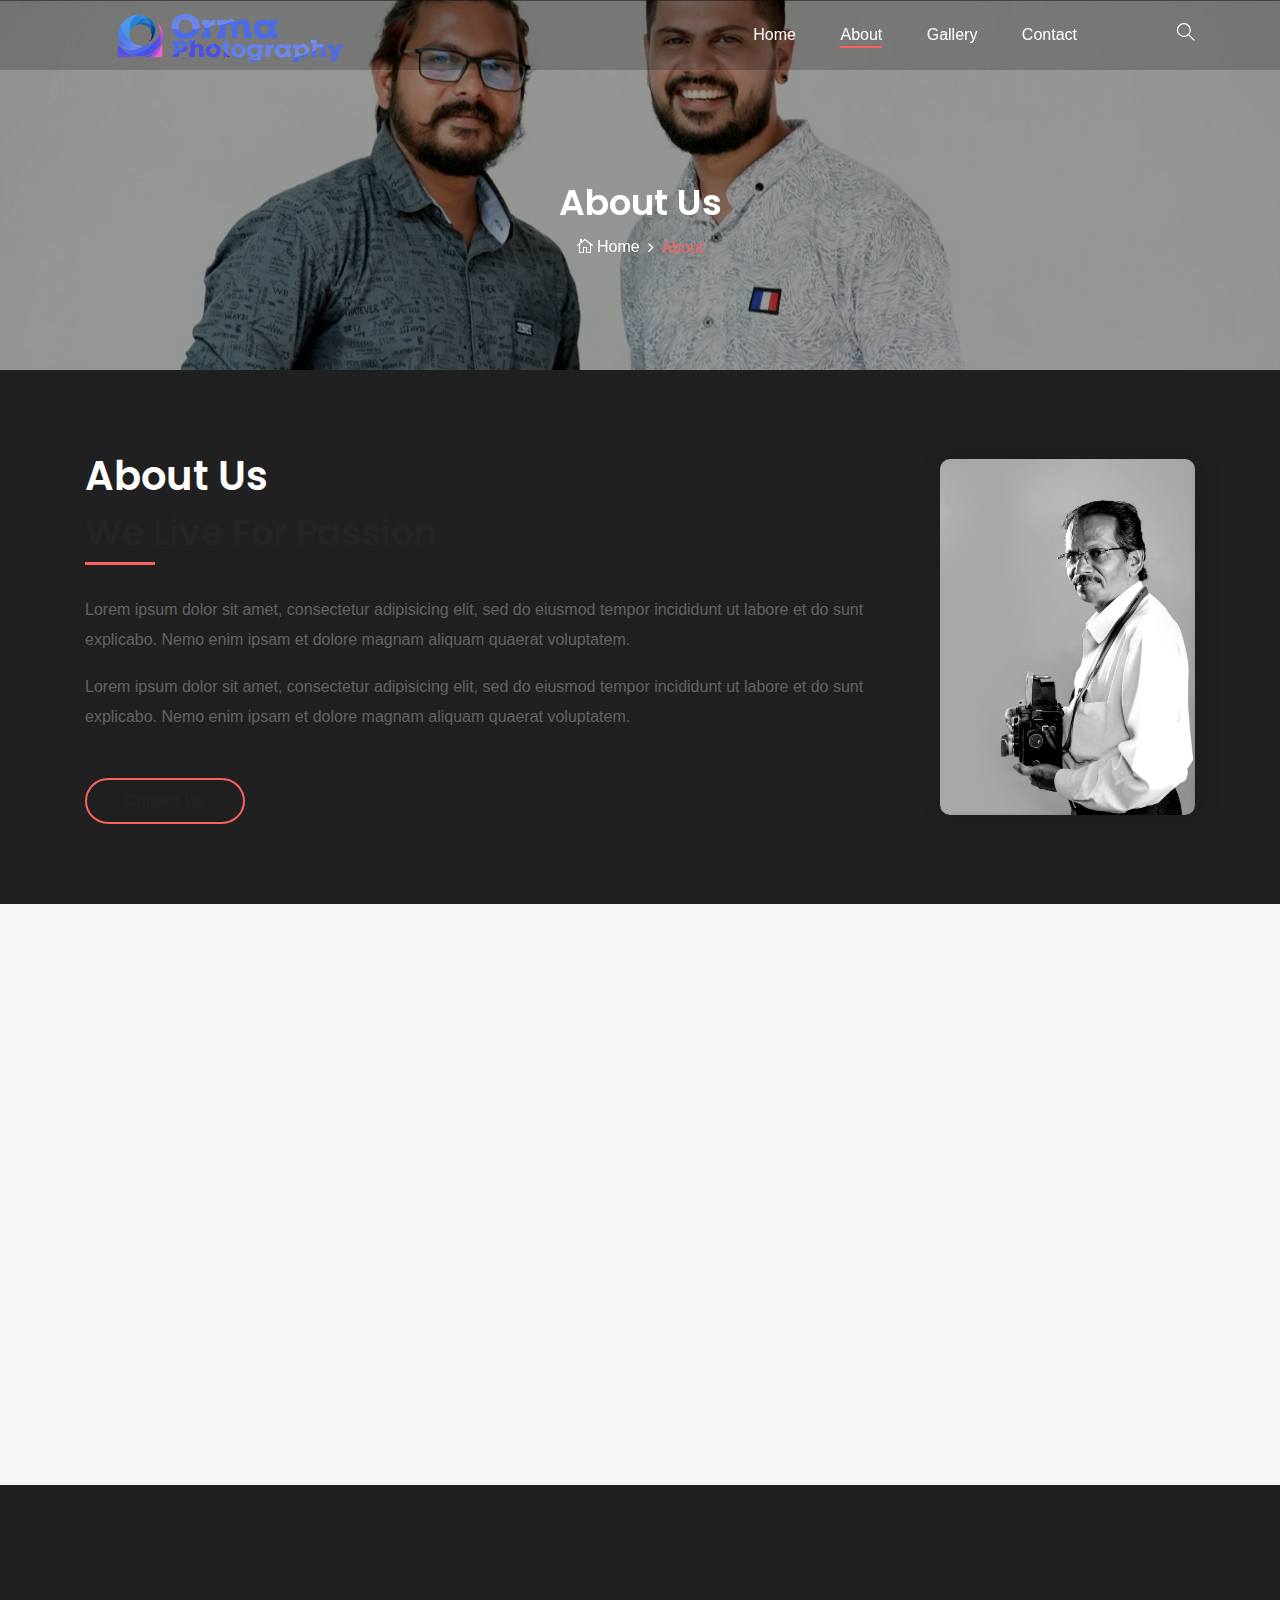
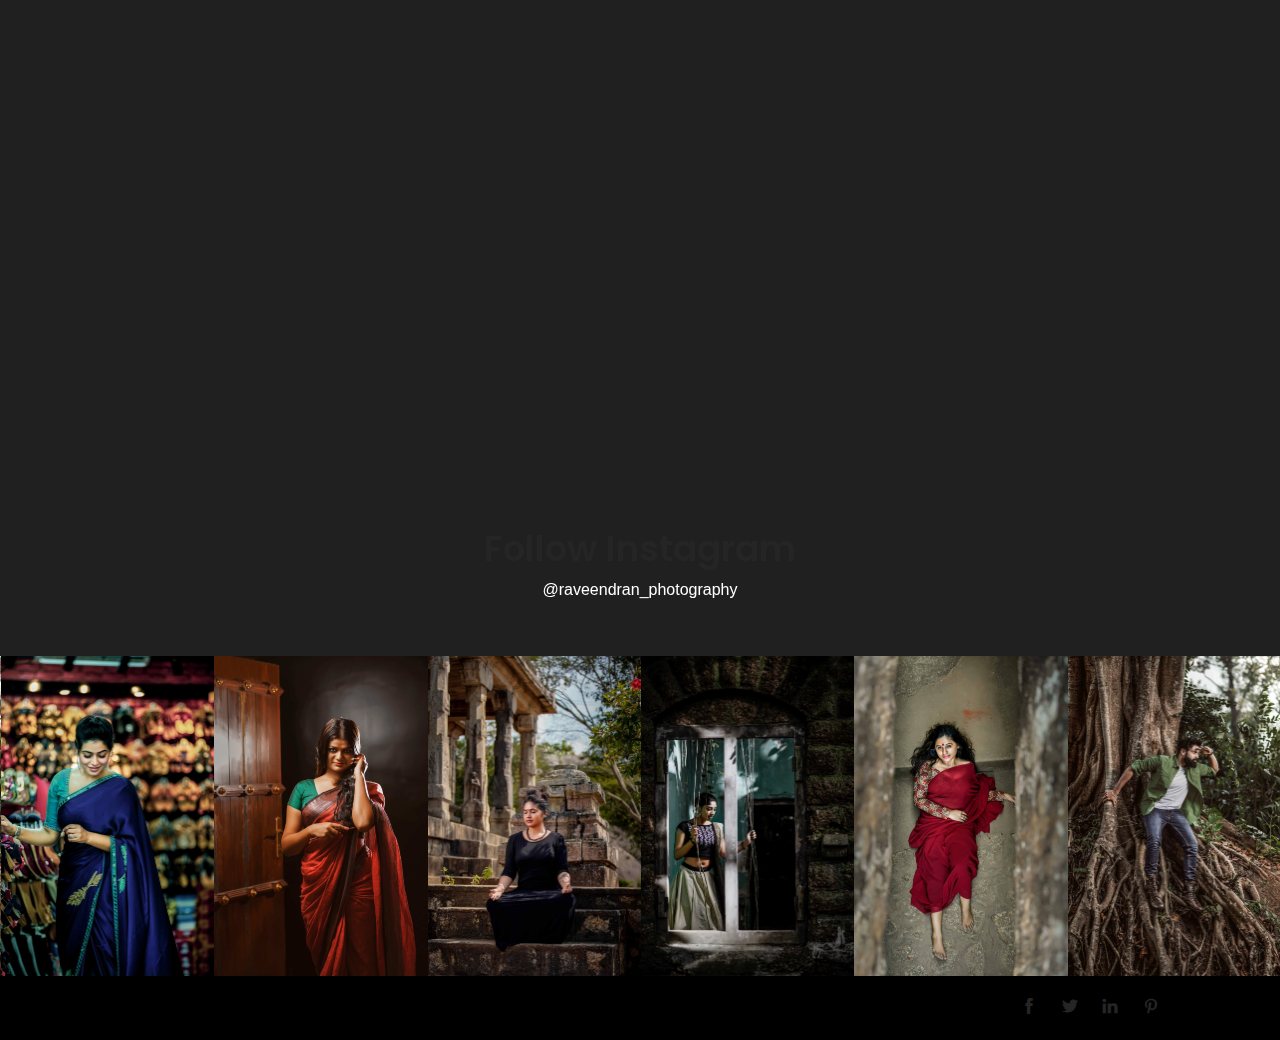
==== commit dded80ff: "first view" ====
--- a/about.html
+++ b/about.html
@@ -97,7 +97,7 @@
     <!-- Header Area End -->
 
     <!-- Breadcrumb Area Start -->
-    <section class="breadcrumb-area bg-img bg-overlay jarallax" style="background-image: url(img/bg-img/38.jpg);">
+    <section class="breadcrumb-area bg-img bg-overlay jarallax" style="background-image: url(img/bg-img/brothers.jpeg);">
         <div class="container h-100">
             <div class="row h-100 align-items-center">
                 <div class="col-12">
@@ -249,92 +249,92 @@
     <!-- Our Team Area End -->
 
     <!-- Follow Area Start -->
-    <div class="follow-area clearfix">
+    <section class="follow-area clearfix">
         <div class="container">
             <div class="row">
                 <div class="col-12">
                     <div class="section-heading text-center">
                         <h2>Follow Instagram</h2>
-                        <p>@Alime_photographer</p>
-                    </div>
-                </div>
-            </div>
-        </div>
-
-       <!-- Instagram Feed Area -->
-       <div class="instragram-feed-area owl-carousel" >
-        <!-- Single Instagram Item -->
-        <div class="single-instagram-item">
-            <img style="height: 299px;" src="img/bg-img/cel16.jpeg" alt="">
-            <div class="instagram-hover-content text-center d-flex align-items-center justify-content-center">
-                <a href="#">
-                    <i class="ti-instagram" aria-hidden="true"></i>
-                    <span>@Orma</span>
-                </a>
-            </div>
-        </div>
-        <!-- Single Instagram Item -->
-        <div class="single-instagram-item">
-            <img style="height: 299px;" src="img/bg-img/fsh18.jpeg" alt="">
-            <div class="instagram-hover-content text-center d-flex align-items-center justify-content-center">
-                <a href="#">
-                    <i class="ti-instagram" aria-hidden="true"></i>
-                    <span>@Orma</span>
-                </a>
-            </div>
-        </div>
-        <!-- Single Instagram Item -->
-        <div class="single-instagram-item">
-            <img style="height: 299px;" src="img/bg-img/fsh26.jpeg" alt="">
-            <div class="instagram-hover-content text-center d-flex align-items-center justify-content-center">
-                <a href="#">
-                    <i class="ti-instagram" aria-hidden="true"></i>
-                    <span>@Orma</span>
-                </a>
-            </div>
-        </div>
-        <!-- Single Instagram Item -->
-        <div class="single-instagram-item">
-            <img style="height: 299px;" src="img/bg-img/fsh15.jpeg" alt="">
-            <div class="instagram-hover-content text-center d-flex align-items-center justify-content-center">
-                <a href="#">
-                    <i class="ti-instagram" aria-hidden="true"></i>
-                    <span>@Orma</span>
-                </a>
-            </div>
-        </div>
-        <!-- Single Instagram Item -->
-        <div class="single-instagram-item">
-            <img style="height: 299px;" src="img/bg-img/gym3.jpeg" alt="">
-            <div class="instagram-hover-content text-center d-flex align-items-center justify-content-center">
-                <a href="#">
-                    <i class="ti-instagram" aria-hidden="true"></i>
-                    <span>@Orma</span>
-                </a>
-            </div>
-        </div>
-        <!-- Single Instagram Item -->
-        <div class="single-instagram-item">
-            <img style="height: 299px;" src="img/bg-img/wed30.jpeg" alt="">
-            <div class="instagram-hover-content text-center d-flex align-items-center justify-content-center">
-                <a href="#">
-                    <i class="ti-instagram" aria-hidden="true"></i>
-                    <span>@Orma</span>
-                </a>
-            </div>
-        </div>
-    </div>
-</section>
-<!-- Follow Area End -->
+                        <p style="color: white;">@raveendran_photography</p>
+                    </div>
+                </div>
+            </div>
+        </div>
+
+        <!-- Instagram Feed Area -->
+        <div class="instragram-feed-area owl-carousel" >
+            <!-- Single Instagram Item -->
+            <div class="single-instagram-item">
+                <img  src="img/bg-img/cel16.jpeg" alt="">
+                <div class="instagram-hover-content text-center d-flex align-items-center justify-content-center">
+                    <a href="#">
+                        <i class="ti-instagram" aria-hidden="true"></i>
+                        <span>@raveendran_photography</span>
+                    </a>
+                </div>
+            </div>
+            <!-- Single Instagram Item -->
+            <div class="single-instagram-item">
+                <img  src="img/bg-img/fsh19.jpeg" alt="">
+                <div class="instagram-hover-content text-center d-flex align-items-center justify-content-center">
+                    <a href="#">
+                        <i class="ti-instagram" aria-hidden="true"></i>
+                        <span>@raveendran_photography</span>
+                    </a>
+                </div>
+            </div>
+            <!-- Single Instagram Item -->
+            <div class="single-instagram-item">
+                <img  src="img/bg-img/fsh26.jpeg" alt="">
+                <div class="instagram-hover-content text-center d-flex align-items-center justify-content-center">
+                    <a href="#">
+                        <i class="ti-instagram" aria-hidden="true"></i>
+                        <span>@raveendran_photography</span>
+                    </a>
+                </div>
+            </div>
+            <!-- Single Instagram Item -->
+            <div class="single-instagram-item">
+                <img  src="img/bg-img/fsh22.jpeg" alt="">
+                <div class="instagram-hover-content text-center d-flex align-items-center justify-content-center">
+                    <a href="#">
+                        <i class="ti-instagram" aria-hidden="true"></i>
+                        <span>@raveendran_photography</span>
+                    </a>
+                </div>
+            </div>
+            <!-- Single Instagram Item -->
+            <div class="single-instagram-item">
+                <img  src="img/bg-img/fsh24.jpeg" alt="">
+                <div class="instagram-hover-content text-center d-flex align-items-center justify-content-center">
+                    <a href="#">
+                        <i class="ti-instagram" aria-hidden="true"></i>
+                        <span>@raveendran_photography</span>
+                    </a>
+                </div>
+            </div>
+            <!-- Single Instagram Item -->
+            <div class="single-instagram-item">
+                <img  src="img/bg-img/gym8.jpeg" alt="">
+                <div class="instagram-hover-content text-center d-flex align-items-center justify-content-center">
+                    <a href="#">
+                        <i class="ti-instagram" aria-hidden="true"></i>
+                        <span>@raveendran_photography</span>
+                    </a>
+                </div>
+            </div>
+        </div>
+    </section>
+    <!-- Follow Area End -->
 
     <!-- Footer Area Start -->
-    <footer class="footer-area">
+    <footer class="footer-area" style="background-color: black;">
         <div class="container">
             <div class="row">
                 <div class="col-12">
                     <div class="footer-content d-flex align-items-center justify-content-between">
                         <!-- Copywrite Text -->
-                        <div class="copywrite-text">
+                        <div class="copywrite-text" >
                             <p><!-- Link back to Colorlib can't be removed. Template is licensed under CC BY 3.0. -->
 <!-- Copyright &copy;<script>document.write(new Date().getFullYear());</script> All rights reserved | This template is made with <i class="fa fa-heart-o" aria-hidden="true"></i> by <a href="https://colorlib.com" target="_blank">Colorlib</a> -->
 <!-- Link back to Colorlib can't be removed. Template is licensed under CC BY 3.0. --></p>
@@ -349,7 +349,8 @@
                             <a href="#"><i class="ti-twitter-alt" aria-hidden="true"></i></a>
                             <a href="#"><i class="ti-linkedin" aria-hidden="true"></i></a>
                             <a href="#"><i class="ti-pinterest" aria-hidden="true"></i></a>
-                        </div>
+                            <a href=""><i class="fa-behance" aria-hidden="true"></i></a>
+                        </div>  
                     </div>
                 </div>
             </div>
--- a/style.css
+++ b/style.css
@@ -753,7 +753,7 @@
       color: #fc6060; }
 
  .social a{
-    color: #252525;
+    color: #ffc451;
     font-size: 30px;
     margin-right: 20px; 
     /* background-color: #111; */
@@ -767,7 +767,7 @@
     font-size: 30px; } }
     .social a:hover,.social a:focus{
       /* color: #007bff; */
-      color: #fc6060;
+      color: rgb(29, 161, 242);
     }
 
 /* :: 10.0 Follow CSS */
@@ -1991,4 +1991,71 @@
   font-size: 20px;
   font-family: Open Sans;
   color: rgba(256, 256, 256, 0.6);
-} */+} */
+@import url(//fonts.googleapis.com/css?family=Montserrat:300,400,500,600,700,800);
+.testimonial5 {
+  font-family: "Montserrat", sans-serif;
+	color: #8d97ad;
+  font-weight: 300;
+}
+
+.testimonial5 h1, .testimonial5 h2, .testimonial5 h3, .testimonial5 h4, .testimonial5 h5, .testimonial5 h6 {
+  color: #3e4555;
+}
+
+.testimonial5 .font-weight-medium {
+	font-weight: 500;
+}
+
+.testimonial5.bg-inverse {
+    /* background-color: #3e4555; */
+}
+
+.testimonial5 .subtitle {
+    color: #8d97ad;
+    line-height: 24px;
+}
+
+.testimonial5 .testi5 {
+  position: relative;
+}
+
+.testimonial5 .testi5 .content {
+  font-size: 21px;
+  line-height: 30px;
+  padding: 50px 30px;
+}
+
+.testimonial5 .testi5 .owl-item.center .content {
+  color: #ffffff;
+  background: #ff4d7e;
+  background: -webkit-linear-gradient(legacy-direction(to right), #ff4d7e 0%, #ff6a5b 100%);
+  background: -webkit-gradient(linear, left top, right top, from(#ff4d7e), to(#ff6a5b));
+  background: -webkit-linear-gradient(left, #ff4d7e 0%, #ff6a5b 100%);
+  background: -o-linear-gradient(left, #ff4d7e 0%, #ff6a5b 100%);
+  background: linear-gradient(to right, #ff4d7e 0%, #ff6a5b 100%);
+}
+
+.testimonial5 .testi5 .customer-thumb {
+  margin-top: -30px;
+  display: none;
+}
+
+.testimonial5 .testi5 .customer-thumb img {
+  width: 60px;
+  margin-bottom: 20px;
+}
+
+.testimonial5 .testi5 .owl-item.center .customer-thumb {
+  display: block;
+}
+
+.testimonial5 .owl-carousel .owl-item img {
+	margin-left: auto;
+	margin-right: auto;
+}
+
+.testimonial5 .owl-theme .owl-dots .owl-dot.active span,
+.testimonial5 .owl-theme .owl-dots .owl-dot:hover span {
+  background: #316ce8;
+}
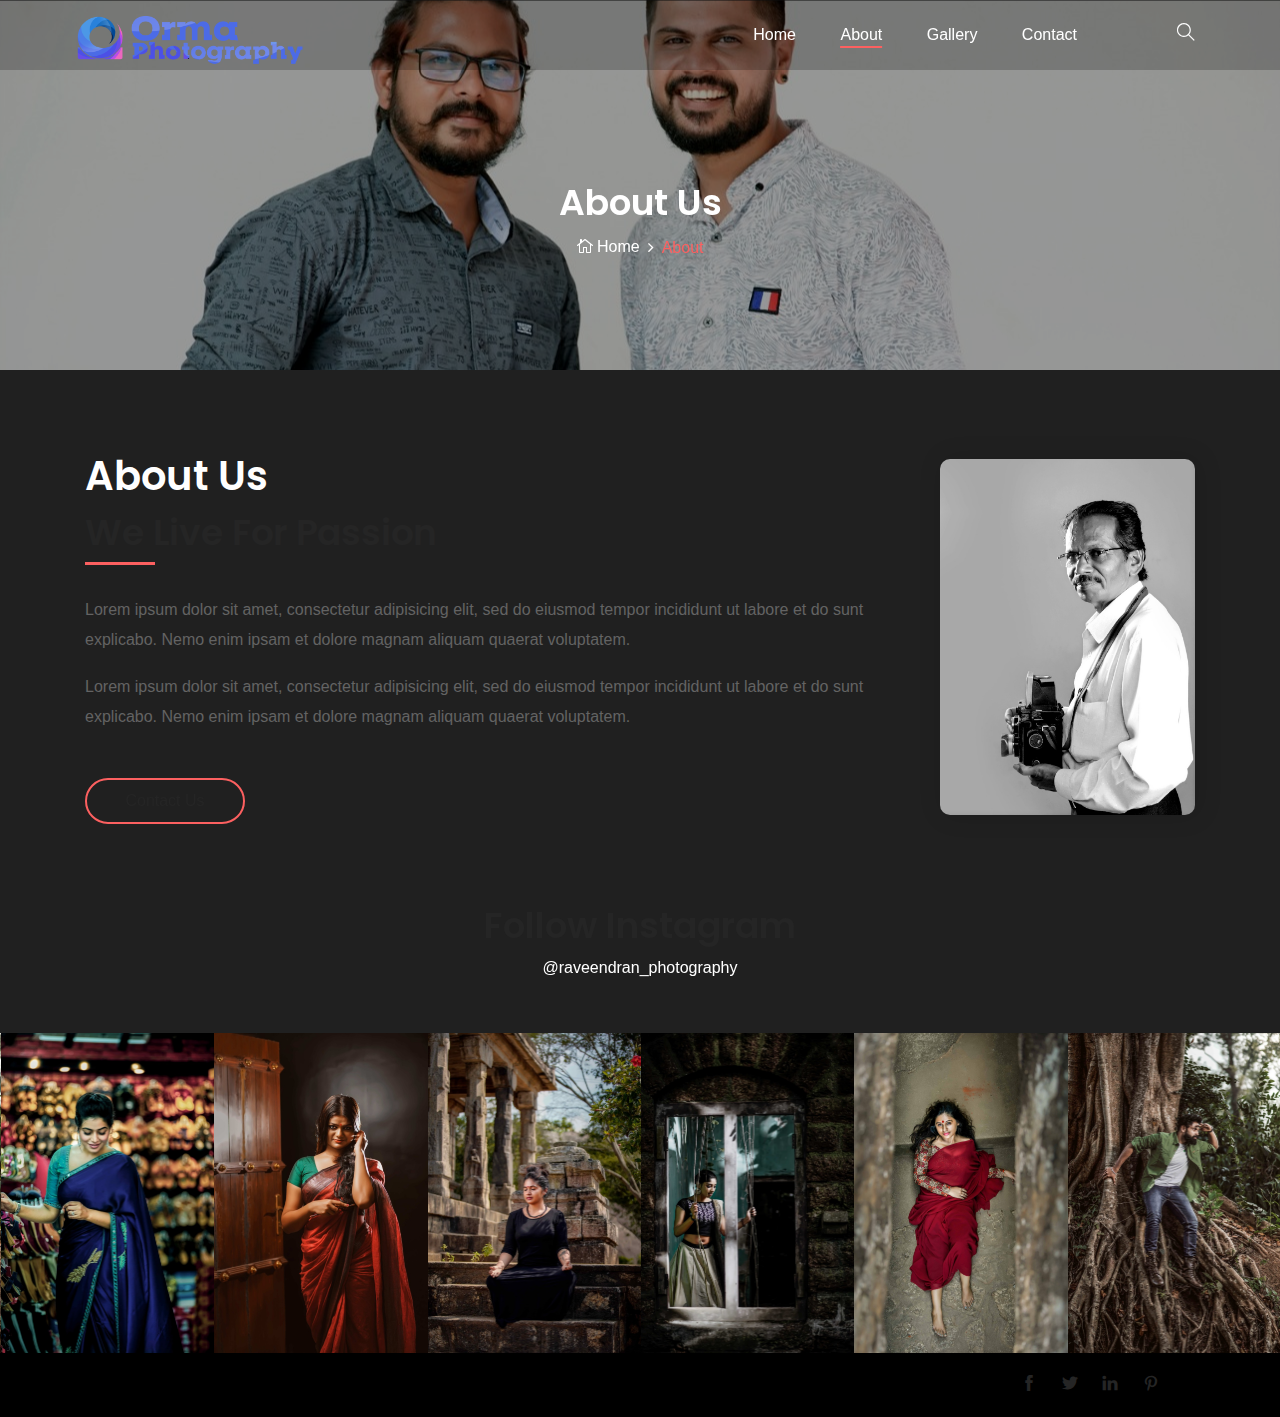
==== commit 939f191e: "grid height changed" ====
--- a/about.html
+++ b/about.html
@@ -55,7 +55,7 @@
 
                         <!-- Logo -->
                         <div class="logo">
-                            <a class="nav-brand" href="./index.html"><img src="./img/bg-img/Orma Web.png" style="height: 100px;width: 270px;" alt=""> </a>  
+                            <a class="nav-brand" href="./index.html"><img src="./img/bg-img/Orma Web.png" style="height: 100px;width: 270px;margin: -40px;" alt=""> </a>  
                         </div>
                         <!-- Navbar Toggler -->
                         <div class="classy-navbar-toggler">
@@ -149,104 +149,11 @@
     <!-- About Us Area End -->
 
     <!-- Why Choose Us Area Start -->
-    <section class="why-choose-us-area bg-gray section-padding-80-0 clearfix">
-        <div class="container">
-            <div class="row">
-                <div class="col-12">
-                    <div class="section-heading text-center wow fadeInUp" data-wow-delay="100ms">
-                        <h2>Why Choose Us</h2>
-                    </div>
-                </div>
-            </div>
-
-            <div class="row">
-                <!-- Single Why Choose Area -->
-                <div class="col-md-6 col-lg-4">
-                    <div class="why-choose-us-content text-center mb-80 wow fadeInUp" data-wow-delay="100ms">
-                        <div class="chosse-us-icon">
-                            <i class="fa fa-film" aria-hidden="true"></i>
-                        </div>
-                        <h4>High Quality Images</h4>
-                        <p>Lorem ipsum dolor sit amet, consectetur isicing elit, sed do eiusmod tempor incididunt ut labore et dolore magna aliqua. Ut elit, sed do eiusmod te</p>
-                    </div>
-                </div>
-
-                <!-- Single Why Choose Area -->
-                <div class="col-md-6 col-lg-4">
-                    <div class="why-choose-us-content text-center mb-80 wow fadeInUp" data-wow-delay="300ms">
-                        <div class="chosse-us-icon">
-                            <i class="fa fa-pencil" aria-hidden="true"></i>
-                        </div>
-                        <h4>Abundant Experience</h4>
-                        <p>Lorem ipsum dolor sit amet, consectetur isicing elit, sed do eiusmod tempor incididunt ut labore et dolore magna aliqua. Ut elit, sed do eiusmod te</p>
-                    </div>
-                </div>
-
-                <!-- Single Why Choose Area -->
-                <div class="col-md-6 col-lg-4">
-                    <div class="why-choose-us-content text-center mb-80 wow fadeInUp" data-wow-delay="500ms">
-                        <div class="chosse-us-icon">
-                            <i class="fa fa-camera" aria-hidden="true"></i>
-                        </div>
-                        <h4>Modern Equipments</h4>
-                        <p>Lorem ipsum dolor sit amet, consectetur isicing elit, sed do eiusmod tempor incididunt ut labore et dolore magna aliqua. Ut elit, sed do eiusmod te</p>
-                    </div>
-                </div>
-            </div>
-        </div>
-    </section>
+   
     <!-- Why Choose  us Area End -->
 
-    <!-- Our Team Area Start -->
-    <section class="our-team-area section-padding-80-50">
-        <div class="container">
-            <div class="row">
-                <div class="col-12">
-                    <div class="section-heading text-center wow fadeInUp" data-wow-delay="100ms">
-                        <h2>Our Team</h2>
-                    </div>
-                </div>
-            </div>
-
-            <div class="row">
-                <!-- Team Member Area -->
-                <div class="col-md-6 col-12">
-                    <div class="team-content-area text-center mb-30 wow fadeInUp" data-wow-delay="100ms">
-                        <div class="member-thumb">
-                            <img src="img/bg-img/19.jpg" alt="">
-                        </div>
-                        <h5>Andrew Dean</h5>
-                        <span>Photographer</span>
-                        <div class="member-social-info">
-                            <a href="#"><i class="ti-facebook"></i></a>
-                            <a href="#"><i class="ti-twitter-alt"></i></a>
-                            <a href="#"><i class="ti-linkedin"></i></a>
-                            <a href="#"><i class="ti-pinterest"></i></a>
-                        </div>
-                    </div>
-                </div>
-               
-
-                <!-- Team Member Area -->
-                <div class="col-md-6 col-12">
-                    <div class="team-content-area text-center mb-30 wow fadeInUp" data-wow-delay="100ms">
-                        <div class="member-thumb">
-                            <img src="img/bg-img/19.jpg" alt="">
-                        </div>
-                        <h5>Andrew Dean</h5>
-                        <span>Photographer</span>
-                        <div class="member-social-info">
-                            <a href="#"><i class="ti-facebook"></i></a>
-                            <a href="#"><i class="ti-twitter-alt"></i></a>
-                            <a href="#"><i class="ti-linkedin"></i></a>
-                            <a href="#"><i class="ti-pinterest"></i></a>
-                        </div>
-                    </div>
-                </div>
-            </div>
-        </div>
-    </section>
-    <!-- Our Team Area End -->
+    
+    
 
     <!-- Follow Area Start -->
     <section class="follow-area clearfix">
--- a/style.css
+++ b/style.css
@@ -147,7 +147,7 @@
 
 button.mfp-close,
 button.mfp-arrow {
-  background: #fc6060; }
+   }
 
 .mfp-bottom-bar {
   display: none !important; }
@@ -1372,7 +1372,7 @@
   .single-post-area .post-thumbnail {
     display: block;
     overflow: hidden; }
-    .single-post-area .post-thumbnail img {
+    .single-post-area .post-thumbnail img  {
       width: 100%;
       -webkit-transition-duration: 800ms;
       -o-transition-duration: 800ms;
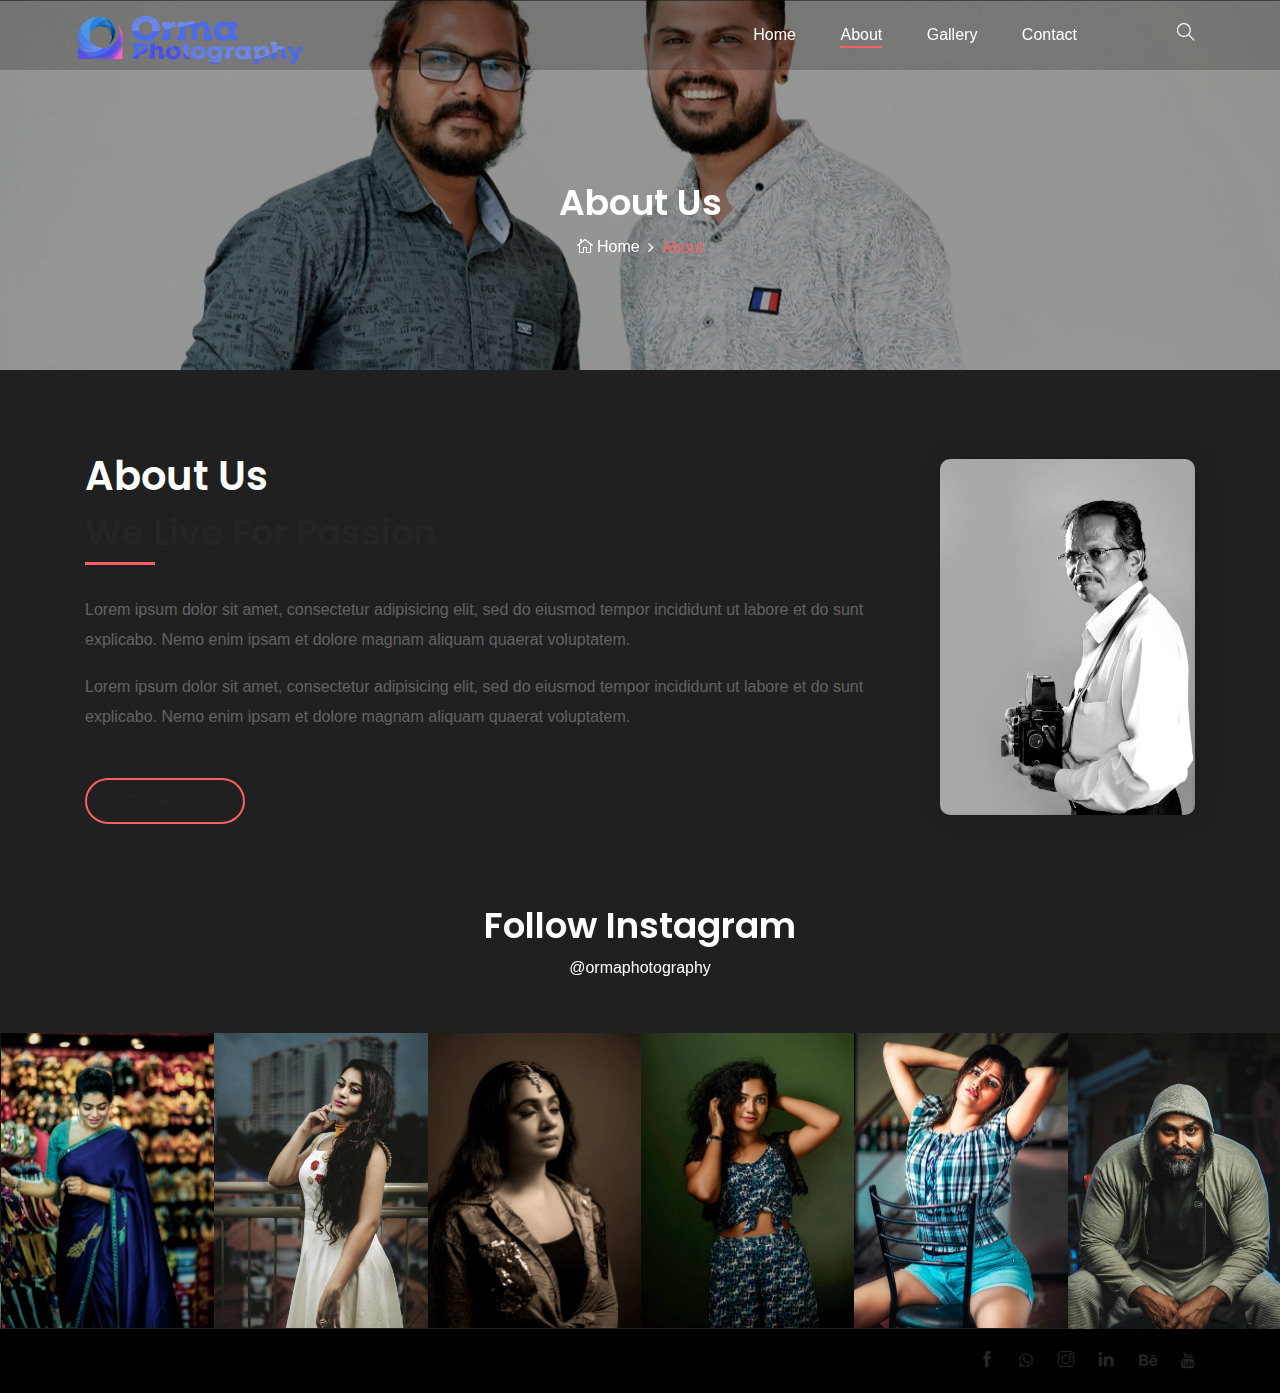
==== commit 6d8b2911: "wedding images sorted" ====
--- a/about.html
+++ b/about.html
@@ -76,8 +76,8 @@
                                     <li><a href="./gallery.html">Gallery</a></li>
                                     <!-- <li><a href="./blog.html">Blog</a></li> -->
                                     <li><a href="./contact.html">Contact</a></li>
-                                    <script src="https://apps.elfsight.com/p/platform.js" defer></script>
-                                    <div style="margin-right: 110px;"  class="elfsight-app-1a7694f8-0f76-4dac-913d-a33b64ca2286"></div>
+                                    <!-- <script src="https://apps.elfsight.com/p/platform.js" defer></script>
+                                    <div style="margin-right: 110px;"  class="elfsight-app-1a7694f8-0f76-4dac-913d-a33b64ca2286"></div> -->
                                         </ul>
                                     </li>
                                    
@@ -155,115 +155,131 @@
     
     
 
-    <!-- Follow Area Start -->
-    <section class="follow-area clearfix">
-        <div class="container">
-            <div class="row">
-                <div class="col-12">
-                    <div class="section-heading text-center">
-                        <h2>Follow Instagram</h2>
-                        <p style="color: white;">@raveendran_photography</p>
-                    </div>
-                </div>
-            </div>
-        </div>
-
-        <!-- Instagram Feed Area -->
-        <div class="instragram-feed-area owl-carousel" >
-            <!-- Single Instagram Item -->
-            <div class="single-instagram-item">
-                <img  src="img/bg-img/cel16.jpeg" alt="">
-                <div class="instagram-hover-content text-center d-flex align-items-center justify-content-center">
-                    <a href="#">
-                        <i class="ti-instagram" aria-hidden="true"></i>
-                        <span>@raveendran_photography</span>
-                    </a>
-                </div>
-            </div>
-            <!-- Single Instagram Item -->
-            <div class="single-instagram-item">
-                <img  src="img/bg-img/fsh19.jpeg" alt="">
-                <div class="instagram-hover-content text-center d-flex align-items-center justify-content-center">
-                    <a href="#">
-                        <i class="ti-instagram" aria-hidden="true"></i>
-                        <span>@raveendran_photography</span>
-                    </a>
-                </div>
-            </div>
-            <!-- Single Instagram Item -->
-            <div class="single-instagram-item">
-                <img  src="img/bg-img/fsh26.jpeg" alt="">
-                <div class="instagram-hover-content text-center d-flex align-items-center justify-content-center">
-                    <a href="#">
-                        <i class="ti-instagram" aria-hidden="true"></i>
-                        <span>@raveendran_photography</span>
-                    </a>
-                </div>
-            </div>
-            <!-- Single Instagram Item -->
-            <div class="single-instagram-item">
-                <img  src="img/bg-img/fsh22.jpeg" alt="">
-                <div class="instagram-hover-content text-center d-flex align-items-center justify-content-center">
-                    <a href="#">
-                        <i class="ti-instagram" aria-hidden="true"></i>
-                        <span>@raveendran_photography</span>
-                    </a>
-                </div>
-            </div>
-            <!-- Single Instagram Item -->
-            <div class="single-instagram-item">
-                <img  src="img/bg-img/fsh24.jpeg" alt="">
-                <div class="instagram-hover-content text-center d-flex align-items-center justify-content-center">
-                    <a href="#">
-                        <i class="ti-instagram" aria-hidden="true"></i>
-                        <span>@raveendran_photography</span>
-                    </a>
-                </div>
-            </div>
-            <!-- Single Instagram Item -->
-            <div class="single-instagram-item">
-                <img  src="img/bg-img/gym8.jpeg" alt="">
-                <div class="instagram-hover-content text-center d-flex align-items-center justify-content-center">
-                    <a href="#">
-                        <i class="ti-instagram" aria-hidden="true"></i>
-                        <span>@raveendran_photography</span>
-                    </a>
-                </div>
-            </div>
-        </div>
-    </section>
-    <!-- Follow Area End -->
-
-    <!-- Footer Area Start -->
-    <footer class="footer-area" style="background-color: black;">
-        <div class="container">
-            <div class="row">
-                <div class="col-12">
-                    <div class="footer-content d-flex align-items-center justify-content-between">
-                        <!-- Copywrite Text -->
-                        <div class="copywrite-text" >
-                            <p><!-- Link back to Colorlib can't be removed. Template is licensed under CC BY 3.0. -->
+   <!-- Follow Area Start -->
+<section class="follow-area clearfix">
+    <div class="container">
+        <div class="row">
+            <div class="col-12">
+                <div class="section-heading text-center">
+                    <h2 style="color: white;">Follow Instagram</h2>
+                   <a style="color: white;" href="https://www.instagram.com/ormaphotography/"> <p style="color: white;">@ormaphotography
+
+                    </p></a>
+                </div>
+            </div>
+        </div>
+    </div>
+
+    <!-- Instagram Feed Area -->
+    <div class="instragram-feed-area owl-carousel" >
+        <!-- Single Instagram Item -->
+        <div class="single-instagram-item">
+            <img  src="img/bg-img/cel16ed.jpeg" alt="">
+            <div class="instagram-hover-content text-center d-flex align-items-center justify-content-center">
+                <a href="#">
+                    <i class="ti-instagram" aria-hidden="true"></i>
+                    <span>@ormaphotography
+
+                    </span>
+                </a>
+            </div>
+        </div>
+        <!-- Single Instagram Item -->
+        <div class="single-instagram-item">
+            <img  src="img/bg-img/cel8ed.jpeg" alt="">
+            <div class="instagram-hover-content text-center d-flex align-items-center justify-content-center">
+                <a href="#">
+                    <i class="ti-instagram" aria-hidden="true"></i>
+                    <span>@ormaphotography
+
+                    </span>
+                </a>
+            </div>
+        </div>
+        <!-- Single Instagram Item -->
+        <div class="single-instagram-item">
+            <img  src="img/bg-img/fsh31ed.jpeg" alt="">
+            <div class="instagram-hover-content text-center d-flex align-items-center justify-content-center">
+                <a href="#">
+                    <i class="ti-instagram" aria-hidden="true"></i>
+                    <span>@ormaphotography
+
+                    </span>
+                </a>
+            </div>
+        </div>
+        <!-- Single Instagram Item -->
+        <div class="single-instagram-item">
+            <img  src="img/bg-img/cel32.jpeg" alt="">
+            <div class="instagram-hover-content text-center d-flex align-items-center justify-content-center">
+                <a href="#">
+                    <i class="ti-instagram" aria-hidden="true"></i>
+                    <span>@ormaphotography
+
+                    </span>
+                </a>
+            </div>
+        </div>
+        <!-- Single Instagram Item -->
+        <div class="single-instagram-item">
+            <img  src="img/bg-img/fsh3ed.jpeg" alt="">
+            <div class="instagram-hover-content text-center d-flex align-items-center justify-content-center">
+                <a href="#">
+                    <i class="ti-instagram" aria-hidden="true"></i>
+                    <span>@ormaphotography
+
+                    </span>
+                </a>
+            </div>
+        </div>
+        <!-- Single Instagram Item -->
+        <div class="single-instagram-item">
+            <img  src="img/bg-img/gym4edd.jpeg" alt="">
+            <div class="instagram-hover-content text-center d-flex align-items-center justify-content-center">
+                <a href="#">
+                    <i class="ti-instagram" aria-hidden="true"></i>
+                    <span>@ormaphotography
+
+                    </span>
+                </a>
+            </div>
+        </div>
+    </div>
+</section>
+<!-- Follow Area End -->
+
+<!-- Footer Area Start -->
+<footer class="footer-area" style="background-color: black;">
+    <div class="container">
+        <div class="row">
+            <div class="col-12">
+                <div class="footer-content d-flex align-items-center justify-content-between">
+                    <!-- Copywrite Text -->
+                    <div class="copywrite-text" >
+                        <p><!-- Link back to Colorlib can't be removed. Template is licensed under CC BY 3.0. -->
 <!-- Copyright &copy;<script>document.write(new Date().getFullYear());</script> All rights reserved | This template is made with <i class="fa fa-heart-o" aria-hidden="true"></i> by <a href="https://colorlib.com" target="_blank">Colorlib</a> -->
 <!-- Link back to Colorlib can't be removed. Template is licensed under CC BY 3.0. --></p>
-                        </div>
-                        <!-- Footer Logo -->
-                        <div class="footer-logo">
-                            <a href="#"><img src="img/core-img/" alt=""></a>
-                        </div>
-                        <!-- Social Info -->
-                        <div class="social-info">
-                            <a href="#"><i class="ti-facebook" aria-hidden="true"></i></a>
-                            <a href="#"><i class="ti-twitter-alt" aria-hidden="true"></i></a>
-                            <a href="#"><i class="ti-linkedin" aria-hidden="true"></i></a>
-                            <a href="#"><i class="ti-pinterest" aria-hidden="true"></i></a>
-                            <a href=""><i class="fa-behance" aria-hidden="true"></i></a>
-                        </div>  
-                    </div>
-                </div>
-            </div>
-        </div>
-    </footer>
-    <!-- Footer Area End -->
+                    </div>
+                    <!-- Footer Logo -->
+                    <!-- <div class="footer-logo">
+                        <a href="#"><img src="img/core-img/" alt=""></a>
+                    </div> -->
+                    <!-- Social Info -->
+                    <div class="social-info">
+                        <a href="https://www.facebook.com/orma2016/"><i class="ti-facebook" aria-hidden="true"></i></a>
+                        <a href="https://api.whatsapp.com/send?phone=918848964489"><i class="fa fa-whatsapp"></i></a>
+                        <a href="https://www.instagram.com/ormaphotography/"><i class="ti-instagram" aria-hidden="true"></i></a>
+                        <a href="https://www.linkedin.com/in/rageesh-r-1a4379125/"><i class="ti-linkedin" aria-hidden="true"></i></a>
+                        <!-- <a href="#"><i class="ti-pinterest" aria-hidden="true"></i></a> -->
+                        <a href="https://www.behance.net/rageeshraveend"><i class="fa fa-behance" aria-hidden="true"></i></a>
+                        <a href="https://youtube.com/channel/UChE6YQY54NoY6M9nlFp555Q"><i class="fa fa-youtube" aria-hidden="true"></i></a>
+                    </div>  
+                </div>
+            </div>
+        </div>
+    </div>
+</footer>
+<!-- Footer Area End -->
 
     <!-- **** All JS Files ***** -->
     <!-- jQuery 2.2.4 -->
--- a/style.css
+++ b/style.css
@@ -1666,11 +1666,11 @@
     border: none !important;
     border-radius: 10px; }
 
-    #scrollUp{
+    /* #scrollUp{
       right: 90px;
       display: none;
 
-    }
+    } */
 
     
 
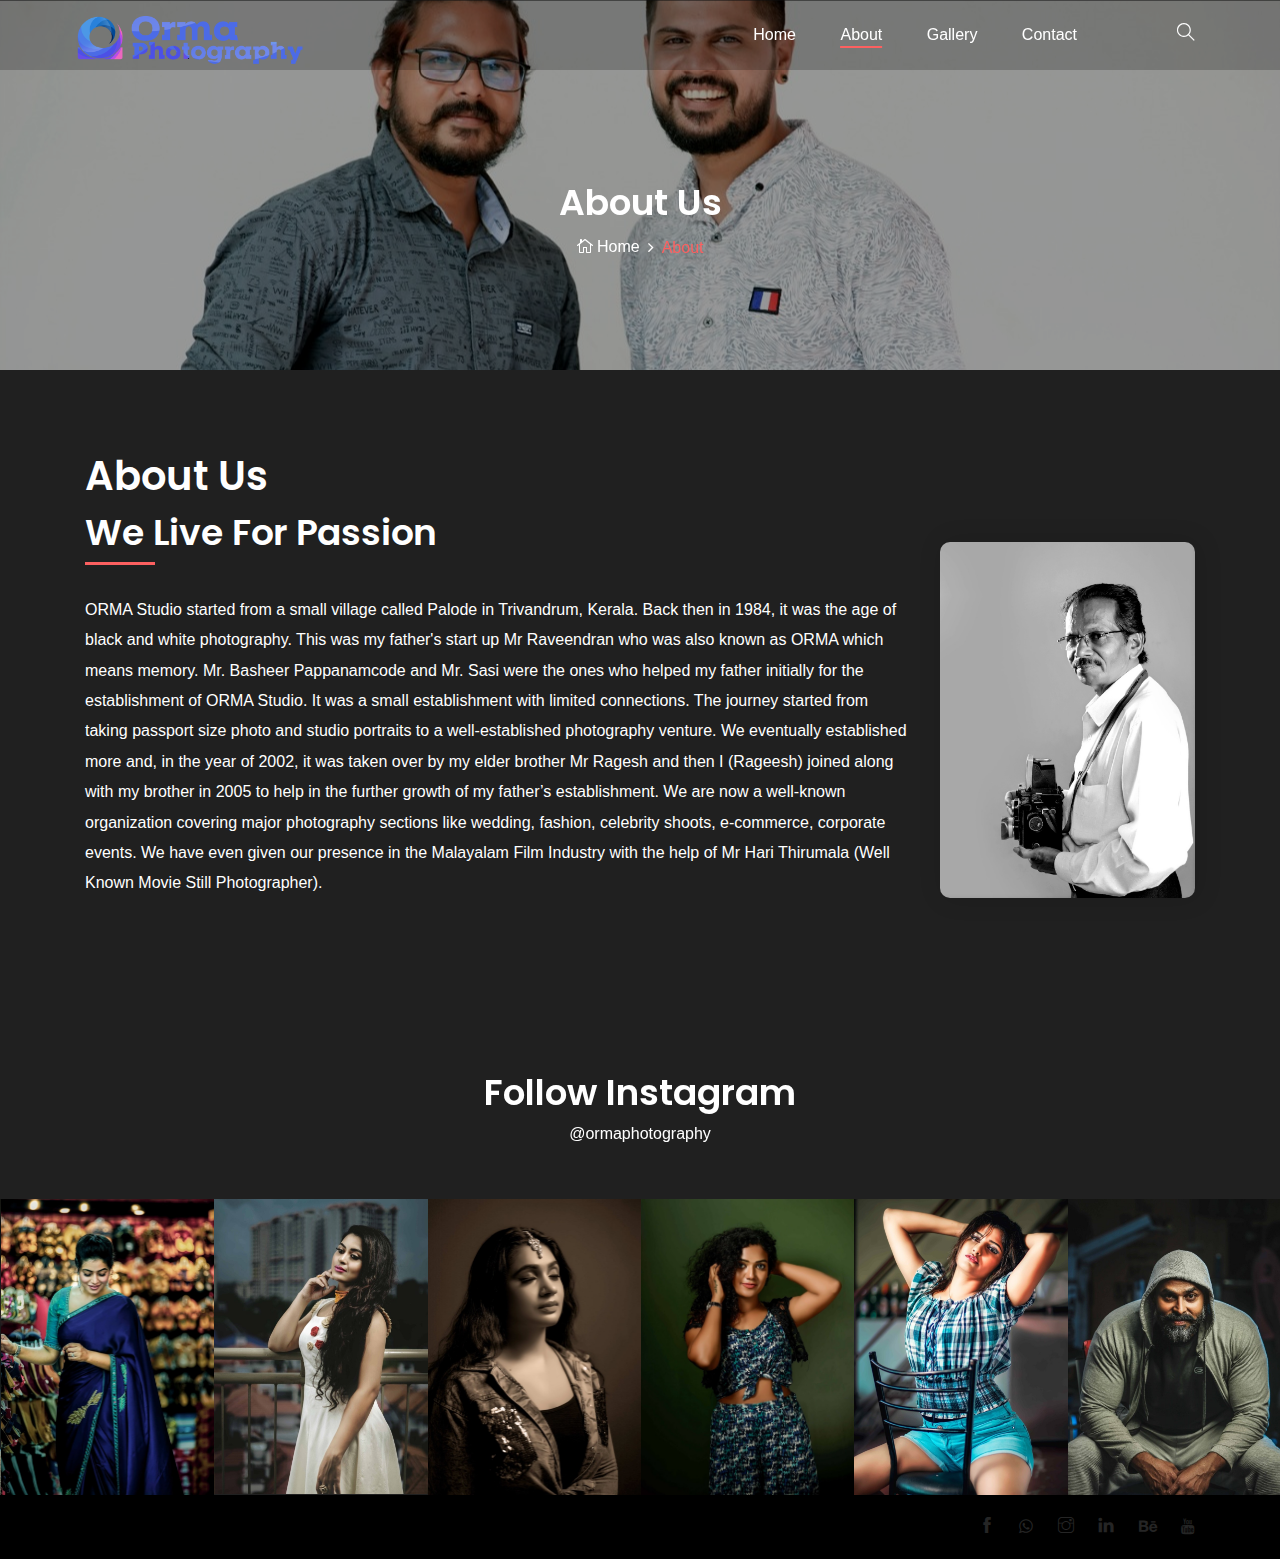
==== commit a5bf9595: "images all commited" ====
--- a/about.html
+++ b/about.html
@@ -127,10 +127,11 @@
                 <div class="col-12 col-lg-9">
                     <h1 style="color: white;">About Us</h1>
                     <div class="about-us-content mb-80">
-                        <h3 class="wow fadeInUp" data-wow-delay="100ms">We Live For Passion</h3>
+                        <h3 class="wow fadeInUp" data-wow-delay="100ms" style="color: white;">We Live For Passion</h3>
                         <div class="line wow fadeInUp" data-wow-delay="200ms"></div>
-                        <p class="wow fadeInUp" data-wow-delay="300ms">Lorem ipsum dolor sit amet, consectetur adipisicing elit, sed do eiusmod tempor incididunt ut labore et do sunt explicabo. Nemo enim ipsam et dolore magnam aliquam quaerat voluptatem.</p>
-                        <p class="wow fadeInUp" data-wow-delay="400ms">Lorem ipsum dolor sit amet, consectetur adipisicing elit, sed do eiusmod tempor incididunt ut labore et do sunt explicabo. Nemo enim ipsam et dolore magnam aliquam quaerat voluptatem.</p>
+                        <p class="wow fadeInUp" data-wow-delay="300ms" style="color: white;">ORMA Studio started from a small village called Palode in Trivandrum, Kerala. Back then in 1984, it was the age of black and white photography. This was my father's start up Mr Raveendran who was also known as ORMA which means memory. Mr. Basheer Pappanamcode and Mr. Sasi were the ones who helped my father initially for the establishment of ORMA Studio. It was a small establishment with limited connections. The journey started from taking passport size photo and studio portraits to a well-established photography venture.
+                            We eventually established more and, in the year of 2002, it was taken over by my elder brother Mr Ragesh and then I (Rageesh) joined along with my brother in 2005 to help in the further growth of my father’s establishment.  We are now a well-known organization covering major photography sections like wedding, fashion, celebrity shoots, e-commerce, corporate events. We have even given our presence in the Malayalam Film Industry with the help of Mr Hari Thirumala (Well Known Movie Still Photographer).</p>
+                        <!-- <p class="wow fadeInUp" data-wow-delay="400ms">Lorem ipsum dolor sit amet, consectetur adipisicing elit, sed do eiusmod tempor incididunt ut labore et do sunt explicabo. Nemo enim ipsam et dolore magnam aliquam quaerat voluptatem.</p> -->
                         <a class="btn alime-btn btn-2 mt-30 wow fadeInUp" data-wow-delay="500ms" href="https://api.whatsapp.com/send?phone=918848964489">Contact Us</a>
                     </div>
                 </div>
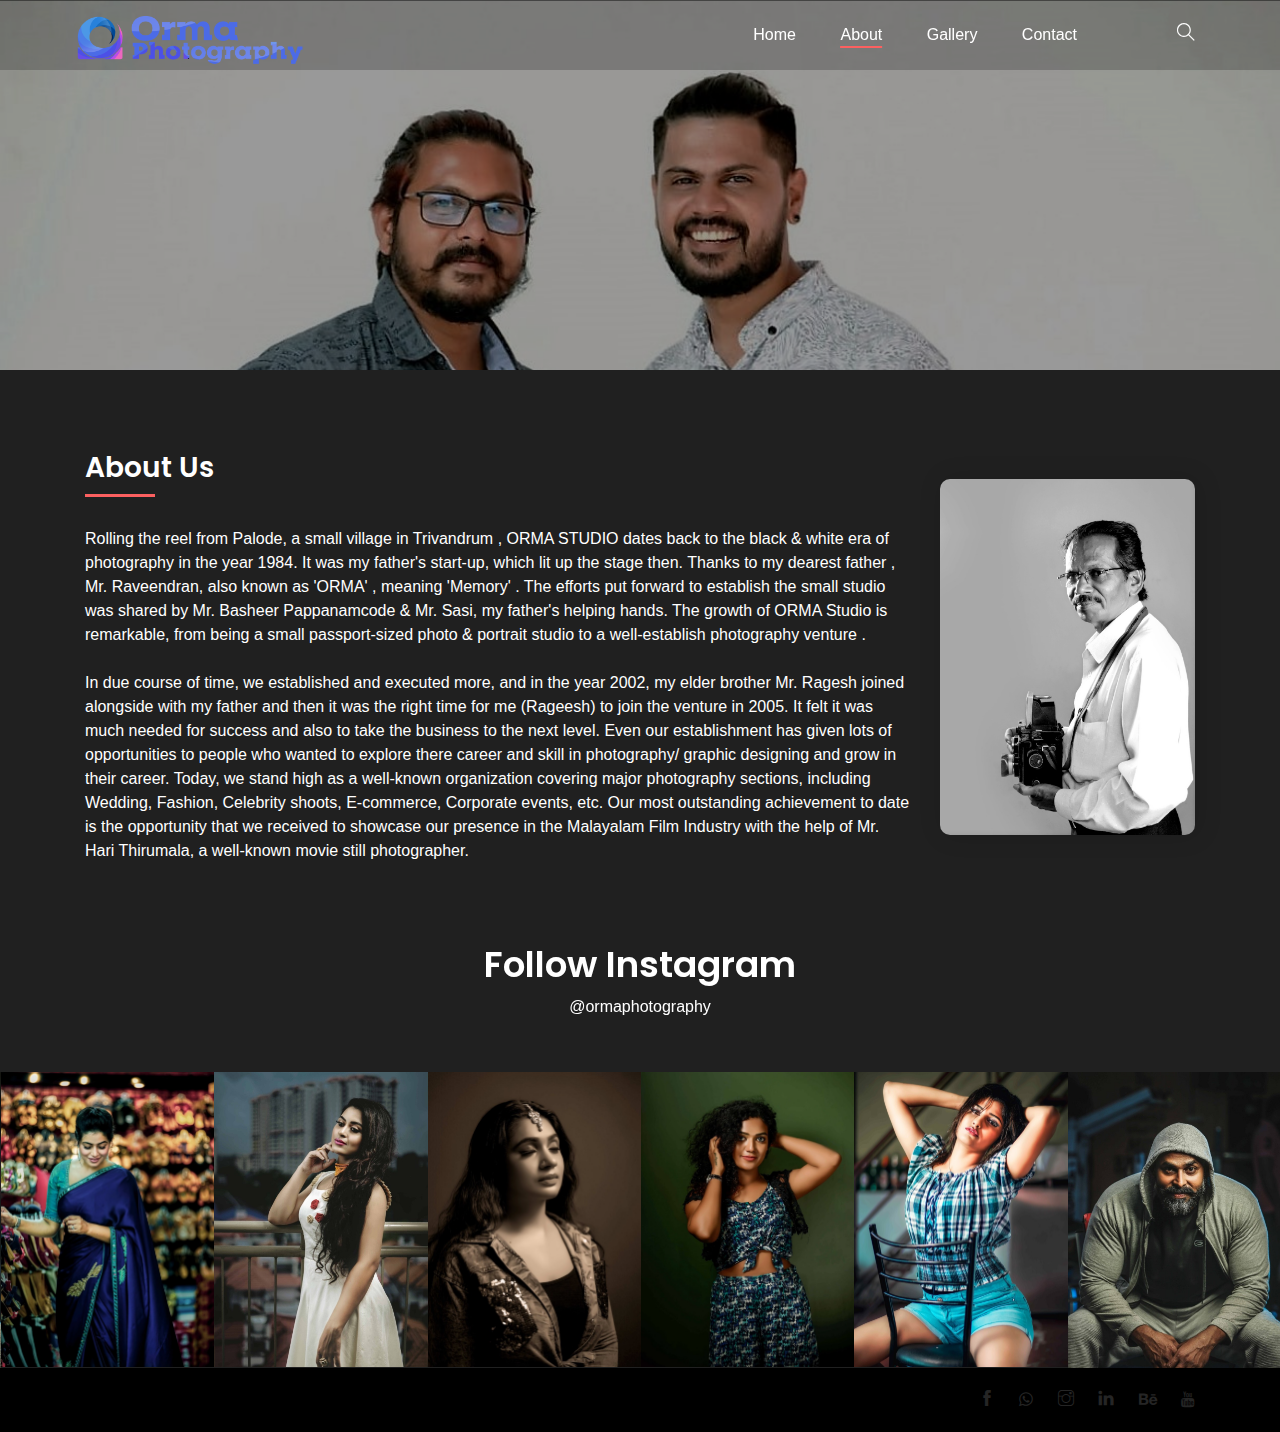
==== commit fe00b490: "first final commit" ====
--- a/about.html
+++ b/about.html
@@ -97,16 +97,16 @@
     <!-- Header Area End -->
 
     <!-- Breadcrumb Area Start -->
-    <section class="breadcrumb-area bg-img bg-overlay jarallax" style="background-image: url(img/bg-img/brothers.jpeg);">
+    <section class="breadcrumb-area bg-img bg-overlay jarallax" style="background-image: url(img/bg-img/about\ us4.jpeg);">
         <div class="container h-100">
             <div class="row h-100 align-items-center">
                 <div class="col-12">
                     <div class="breadcrumb-content text-center">
-                        <h2 class="page-title">About Us</h2>
+                        <!-- <h2 class="page-title">About Us</h2> -->
                         <nav aria-label="breadcrumb">
                             <ol class="breadcrumb justify-content-center">
-                                <li class="breadcrumb-item"><a href="index.html"><i class="icon_house_alt"></i> Home</a></li>
-                                <li class="breadcrumb-item active" aria-current="page">About</li>
+                                <!-- <li class="breadcrumb-item"><a href="index.html"><i class="icon_house_alt"></i> Home</a></li> -->
+                                <!-- <li class="breadcrumb-item active" aria-current="page">About</li> -->
                             </ol>
                         </nav>
                     </div>
@@ -125,14 +125,23 @@
             <div class="row align-items-center">
                 
                 <div class="col-12 col-lg-9">
-                    <h1 style="color: white;">About Us</h1>
+                    <h3 style="color: white;">About Us</h3>
                     <div class="about-us-content mb-80">
-                        <h3 class="wow fadeInUp" data-wow-delay="100ms" style="color: white;">We Live For Passion</h3>
+                        <!-- <h3 class="wow fadeInUp" data-wow-delay="100ms" style="color: white;">We Live For Passion</h3> -->
                         <div class="line wow fadeInUp" data-wow-delay="200ms"></div>
-                        <p class="wow fadeInUp" data-wow-delay="300ms" style="color: white;">ORMA Studio started from a small village called Palode in Trivandrum, Kerala. Back then in 1984, it was the age of black and white photography. This was my father's start up Mr Raveendran who was also known as ORMA which means memory. Mr. Basheer Pappanamcode and Mr. Sasi were the ones who helped my father initially for the establishment of ORMA Studio. It was a small establishment with limited connections. The journey started from taking passport size photo and studio portraits to a well-established photography venture.
-                            We eventually established more and, in the year of 2002, it was taken over by my elder brother Mr Ragesh and then I (Rageesh) joined along with my brother in 2005 to help in the further growth of my father’s establishment.  We are now a well-known organization covering major photography sections like wedding, fashion, celebrity shoots, e-commerce, corporate events. We have even given our presence in the Malayalam Film Industry with the help of Mr Hari Thirumala (Well Known Movie Still Photographer).</p>
-                        <!-- <p class="wow fadeInUp" data-wow-delay="400ms">Lorem ipsum dolor sit amet, consectetur adipisicing elit, sed do eiusmod tempor incididunt ut labore et do sunt explicabo. Nemo enim ipsam et dolore magnam aliquam quaerat voluptatem.</p> -->
-                        <a class="btn alime-btn btn-2 mt-30 wow fadeInUp" data-wow-delay="500ms" href="https://api.whatsapp.com/send?phone=918848964489">Contact Us</a>
+                        <p4 class="wow fadeInUp" data-wow-delay="300ms" style="color: white;">Rolling the reel from Palode, a small village in Trivandrum , ORMA STUDIO dates back to the black & white era of photography in the year 1984. It was my father's start-up, which lit up the stage then.
+
+                            Thanks to my dearest father , Mr. Raveendran, also known  as  'ORMA' ,  meaning  'Memory' . The efforts put forward to establish the     small  studio was shared by Mr. Basheer Pappanamcode & Mr. Sasi, my father's helping hands.
+                            
+                            The growth of ORMA Studio is remarkable, from being a small passport-sized photo & portrait studio to a well-establish photography  venture .</p4><br><br>
+                        <p4 class="wow fadeInUp" data-wow-delay="400ms" style="color: white;">In due course of time, we established and executed more, and in the year 2002, my elder brother Mr. Ragesh joined alongside with my father and then it was the right time for me (Rageesh) to join the venture in 2005. It felt it was much needed for success and also to take the business to the next level.
+
+                            Even our establishment has given lots of opportunities to people who wanted to explore there career and skill in photography/ graphic designing and grow in their career. 
+                            
+                            Today, we stand high as a well-known organization covering major photography sections, including Wedding, Fashion, Celebrity shoots, E-commerce, Corporate events, etc. 
+                            
+                            Our most outstanding achievement to date is the opportunity that we received to showcase our presence in the Malayalam Film Industry with the help of Mr. Hari Thirumala, a well-known movie still photographer.</p4>
+                        <!-- <a class="btn alime-btn btn-2 mt-30 wow fadeInUp" data-wow-delay="500ms" href="https://api.whatsapp.com/send?phone=918848964489">Contact Us</a> -->
                     </div>
                 </div>
                 
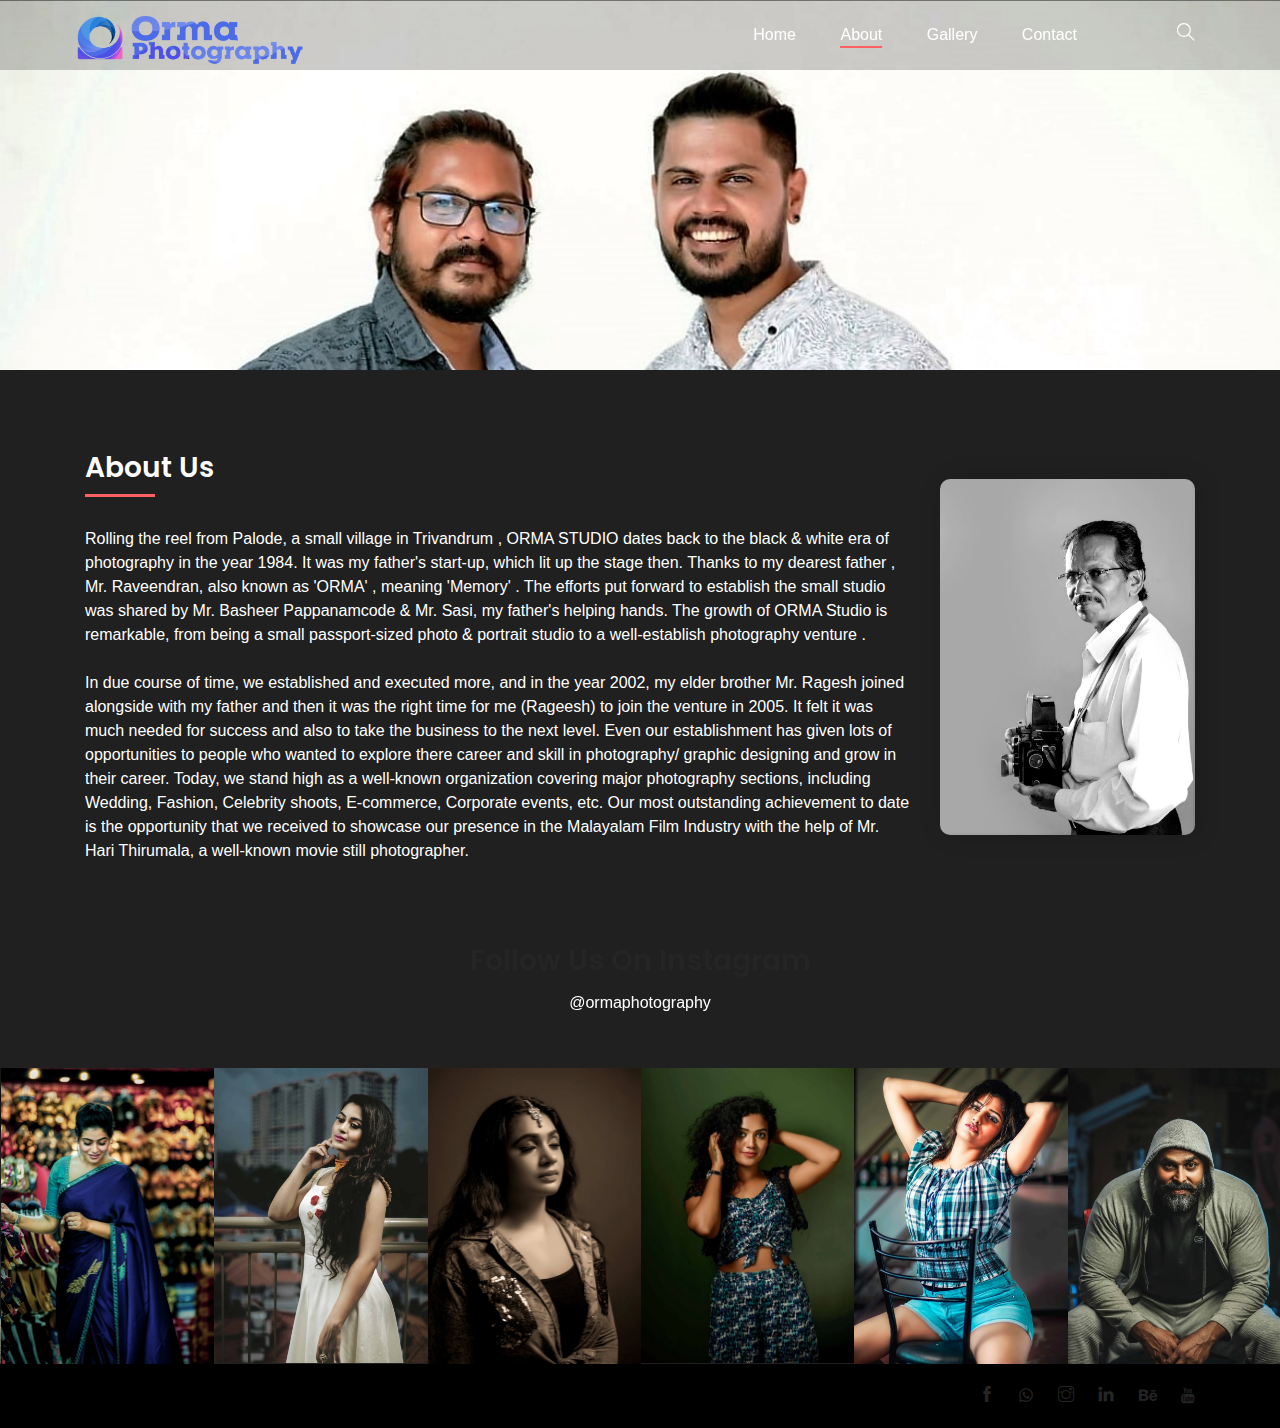
==== commit d29b6e5c: "all final" ====
--- a/about.html
+++ b/about.html
@@ -171,7 +171,7 @@
         <div class="row">
             <div class="col-12">
                 <div class="section-heading text-center">
-                    <h2 style="color: white;">Follow Instagram</h2>
+                    <h3>Follow Us On Instagram</h3>
                    <a style="color: white;" href="https://www.instagram.com/ormaphotography/"> <p style="color: white;">@ormaphotography
 
                     </p></a>
--- a/style.css
+++ b/style.css
@@ -106,7 +106,7 @@
     top: 0;
     left: 0;
     z-index: -1;
-    background-color: rgba(0, 0, 0, 0.4); }
+     }
 
 .bg-img {
   background-position: center center !important;
@@ -1366,7 +1366,7 @@
     height: 100%;
     top: 0;
     left: 0;
-    background-color: rgba(0, 0, 0, 0.5);
+    /* background-color: rgba(0, 0, 0, 0.5); */
     content: '';
     z-index: 1; }
   .single-post-area .post-thumbnail {
